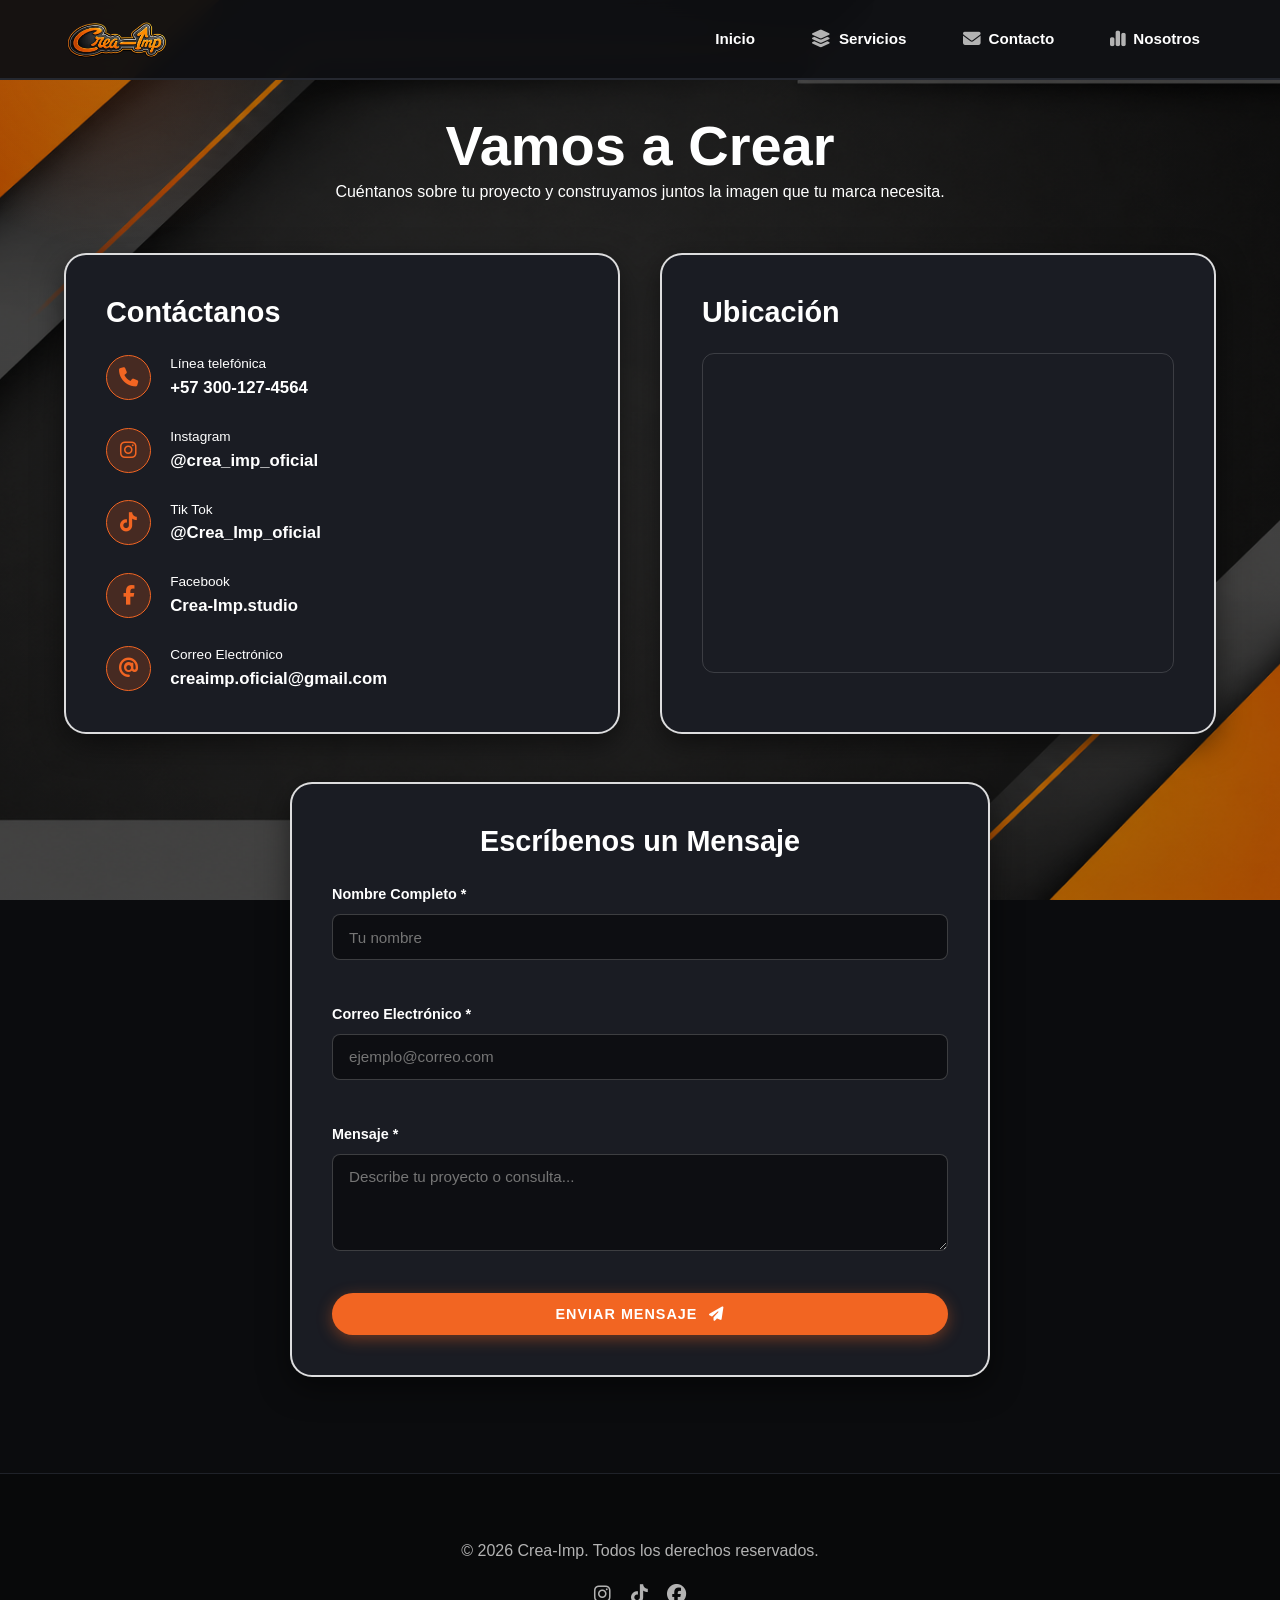
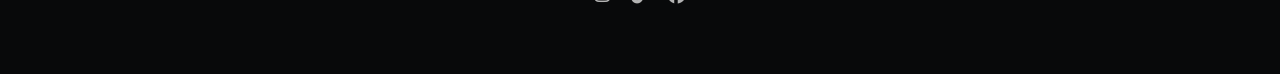
==== Contacto.html @ 0f11bcce "actualización de crea-imp" ====
<!DOCTYPE html>
<html lang="es">
<head>
  <meta charset="UTF-8">
  <meta name="viewport" content="width=device-width, initial-scale=1.0">
  <title>Contacto | Crea-Imp</title>
  <meta name="description" content="Ponte en contacto con Crea-Imp. Estamos listos para llevar tu marca al siguiente nivel.">
  
  <!-- FontAwesome CDN -->
  <link rel="stylesheet" href="https://cdnjs.cloudflare.com/ajax/libs/font-awesome/6.4.0/css/all.min.css">
  <!-- Google Fonts: Poppins -->
  <link rel="preconnect" href="https://fonts.googleapis.com">
  <link rel="preconnect" href="https://fonts.gstatic.com" crossorigin>
  <link href="https://fonts.googleapis.com/css2?family=Poppins:wght@400;500;600;700;800&display=swap" rel="stylesheet">
  
  <!-- CSS Global -->
  <link rel="stylesheet" href="css/styles.css">
  <link rel="stylesheet" href="css/contacto.css">
</head>
<body>

  <!-- ==================== HEADER / NAV ==================== -->
  <header class="main-header">
    <div class="header-container">
      <a href="index.html" class="logo-link">
  <img src="IMG/logo.png" alt="Logo Crea-Imp" class="logo-img">
</a>

      <button class="hamburger" id="hamburger-btn" aria-label="Abrir menú de navegación">
        <span></span>
        <span></span>
        <span></span>
      </button>

      <nav>
        <ul class="nav-menu" id="nav-menu">
          <li>
            <a href="index.html" class="nav-link">
              <i class="fa-solid fa-sparkles"></i> Inicio
            </a>
          </li>
          <li>
            <a href="servicios.html" class="nav-link">
              <i class="fa-solid fa-layer-group"></i> Servicios
            </a>
          </li>
          <li>
            <a href="contacto.html" class="nav-link active">
              <i class="fa-solid fa-envelope"></i> Contacto
            </a>
          </li>
          <li>
            <a href="nosotros.html" class="nav-link">
              <i class="fa-solid fa-chart-simple"></i> Nosotros
            </a>
          </li>
        </ul>
      </nav>
    </div>
  </header>

  <main class="container">
    <!-- Encabezado de Página -->
    <section class="contact-header">
      <h1 class="page-title">Vamos a <span class="text-orange">Crear</span></h1>
      <p class="page-subtitle">Cuéntanos sobre tu proyecto y construyamos juntos la imagen que tu marca necesita.</p>
    </section>

    <!-- Grid Principal de Contacto -->
    <section class="contact-grid">
      
      <!-- Bloque 1: Canales de Contacto Directo -->
      <article class="card-box contact-info-card">
        <h2 class="contact-card-title text-orange">Contáctanos</h2>
        
        <ul class="contact-details-list">
          <li>
            <div class="contact-icon">
              <i class="fa-solid fa-phone"></i>
            </div>
            <div class="contact-text">
              <span class="contact-label">Línea telefónica</span>
              <a href="tel:+573001274564" class="contact-value">+57 300-127-4564</a>
            </div>
          </li>

          <li>
            <div class="contact-icon">
              <i class="fa-brands fa-instagram"></i>
            </div>
            <div class="contact-text">
              <span class="contact-label">Instagram</span>
              <a href="https://instagram.com" target="_blank" class="contact-value">@crea_imp_oficial</a>
            </div>
          </li>

          <li>
            <div class="contact-icon">
              <i class="fa-brands fa-tiktok"></i>
            </div>
            <div class="contact-text">
              <span class="contact-label">Tik Tok</span>
              <a href="https://tiktok.com" target="_blank" class="contact-value">@Crea_Imp_oficial</a>
            </div>
          </li>

          <li>
            <div class="contact-icon">
              <i class="fa-brands fa-facebook-f"></i>
            </div>
            <div class="contact-text">
              <span class="contact-label">Facebook</span>
              <a href="https://facebook.com" target="_blank" class="contact-value">Crea-Imp.studio</a>
            </div>
          </li>

          <li>
            <div class="contact-icon">
              <i class="fa-solid fa-at"></i>
            </div>
            <div class="contact-text">
              <span class="contact-label">Correo Electrónico</span>
              <a href="mailto:creaimp.oficial@gmail.com" class="contact-value">creaimp.oficial@gmail.com</a>
            </div>
          </li>
        </ul>
      </article>

      <!-- Bloque 2: Mapa de Ubicación -->
      <article class="card-box contact-map-card">
        <h2 class="contact-card-title text-orange">Ubicación</h2>
        <div class="map-container">
          <iframe 
            src="https://www.google.com/maps/embed?pb=!1m18!1m12!1m3!1d3982.9152342080766!2d-76.5369!3d3.3644!2m3!1f0!0!f0!3f0!3m2!1i1024!2i768!4f13.1!3m3!1m2!1s0x8e30a133f38038b3%3A0xb15cb0ddc355fb5!2sCiudad%20Jard%C3%ADn%2C%20Cali%2C%20Valle%20del%20Cauca!5e0!3m2!1ses!2sco!4v1700000000000!5m2!1ses!2sco" 
            width="100%" 
            height="100%" 
            style="border:0;" 
            allowfullscreen="" 
            loading="lazy" 
            referrerpolicy="no-referrer-when-downgrade"
            title="Mapa de ubicación Sede Principal Crea-Imp Cali">
          </iframe>
        </div>
      </article>

    </section>

    <!-- Formulario de Mensaje -->
    <section class="contact-form-section">
      <div class="card-box form-card">
        <h2 class="contact-card-title text-orange" style="text-align: center; margin-bottom: 1.5rem;">Escríbenos un Mensaje</h2>
        
        <form id="contact-form" class="contact-form" novalidate>
          <div class="form-group">
            <label for="name">Nombre Completo *</label>
            <input type="text" id="name" name="name" placeholder="Tu nombre" required>
            <span class="error-msg" id="error-name"></span>
          </div>

          <div class="form-group">
            <label for="email">Correo Electrónico *</label>
            <input type="email" id="email" name="email" placeholder="ejemplo@correo.com" required>
            <span class="error-msg" id="error-email"></span>
          </div>

          <div class="form-group">
            <label for="message">Mensaje *</label>
            <textarea id="message" name="message" rows="4" placeholder="Describe tu proyecto o consulta..." required></textarea>
            <span class="error-msg" id="error-message"></span>
          </div>

          <button type="submit" class="btn-primary" style="width: 100%;">
            ENVIAR MENSAJE <i class="fa-solid fa-paper-plane"></i>
          </button>

          <div class="form-feedback" id="form-feedback"></div>
        </form>
      </div>
    </section>
  </main>

  <!-- ==================== FOOTER ==================== -->
  <footer class="main-footer">
    <div class="container footer-content">
      <p>&copy; 2026 Crea-Imp. Todos los derechos reservados.</p>
      <div class="footer-socials">
        <a href="https://instagram.com" target="_blank" aria-label="Instagram"><i class="fa-brands fa-instagram"></i></a>
        <a href="https://tiktok.com" target="_blank" aria-label="TikTok"><i class="fa-brands fa-tiktok"></i></a>
        <a href="https://facebook.com" target="_blank" aria-label="Facebook"><i class="fa-brands fa-facebook"></i></a>
      </div>
    </div>
  </footer>

  <!-- Scripts -->
  <script src="js/main.js"></script>
  <script>
    // Validación Interactiva del Formulario
    document.addEventListener('DOMContentLoaded', () => {
      const form = document.getElementById('contact-form');
      const feedback = document.getElementById('form-feedback');

      if (form) {
        form.addEventListener('submit', (e) => {
          e.preventDefault();
          
          let isValid = true;
          const nameInput = document.getElementById('name');
          const emailInput = document.getElementById('email');
          const messageInput = document.getElementById('message');

          // Reset errores
          document.querySelectorAll('.error-msg').forEach(el => el.textContent = '');
          feedback.className = 'form-feedback';
          feedback.textContent = '';

          // Validar Nombre
          if (!nameInput.value.trim()) {
            document.getElementById('error-name').textContent = 'Por favor, ingresa tu nombre.';
            isValid = false;
          }

          // Validar Email
          const emailRegex = /^[^\s@]+@[^\s@]+\.[^\s@]+$/;
          if (!emailRegex.test(emailInput.value.trim())) {
            document.getElementById('error-email').textContent = 'Ingresa un correo electrónico válido.';
            isValid = false;
          }

          // Validar Mensaje
          if (!messageInput.value.trim()) {
            document.getElementById('error-message').textContent = 'Escribe un mensaje para poder atenderte.';
            isValid = false;
          }

          if (isValid) {
            feedback.classList.add('success');
            feedback.textContent = '¡Gracias por comunicarte! Tu mensaje ha sido enviado con éxito.';
            form.reset();
          }
        });
      }
    });
  </script>
</body>
</html>
---- css/styles.css ----
/* ==========================================
   RESET & VARIABLES GLOBALES
   ========================================== */
:root {
  /* Colors */
  --bg-dark-primary: #0b0c0e;
  --bg-dark-secondary: #14161a;
  --bg-card: #1a1c23;
  --color-orange: #f26522;
  --color-orange-hover: #d95316;
  --color-orange-dark: #8c3203;
  --color-text-white: #ffffff;
  --color-text-muted: #b3b3b3;
  --color-border: rgba(255, 255, 255, 0.85);

  /* Typography */
  --font-family: 'Archivo Black', -apple-system, BlinkMacSystemFont, "Segoe UI", Roboto, sans-serif;
  
  /* Layout & Spacing */
  --container-max-width: 1200px;
  --header-height: 80px;
  --border-radius-card: 22px;
  --border-radius-btn: 30px;

  /* Transitions */
  --transition-fast: 0.25s ease;
  --transition-smooth: 0.4s cubic-bezier(0.16, 1, 0.3, 1);
}

*, *::before, *::after {
  box-sizing: border-box;
  margin: 0;
  padding: 0;
}

html {
  scroll-behavior: smooth;
  font-size: 16px;
}

body {
  font-family: var(--font-family);
  background-color: var(--bg-dark-primary);
  color: var(--color-text-white);
  line-height: 1.6;
  overflow-x: hidden;
  min-height: 100vh;
  display: flex;
  flex-direction: column;
}

/* Background Diagonal Shapes / Decorative accents */
body::before {
  content: '';
  position: fixed;
  top: -150px;
  left: -100px;
  width: 400px;
  height: 400px;
  background: radial-gradient(circle, rgba(242,101,34,0.15) 0%, rgba(0,0,0,0) 70%);
  pointer-events: none;
  z-index: 0;
}

/* ==========================================
   TYPOGRAPHY
   ========================================== */
h1, h2, h3, h4 {
  font-weight: 700;
  line-height: 1.2;
}

h1 {
  font-size: clamp(2rem, 5vw, 3.5rem);
}

h2 {
  font-size: clamp(1.8rem, 4vw, 2.5rem);
  text-align: center;
  margin-bottom: 0.5rem;
}

p {
  color: var(--color-text-muted);
  font-size: 1rem;
}

a {
  text-decoration: none;
  color: inherit;
  transition: var(--transition-fast);
}

ul {
  list-style: none;
}

/* ==========================================
   LAYOUT CONTAINERS
   ========================================== */
.container {
  width: 90%;
  max-width: var(--container-max-width);
  margin: 0 auto;
  padding: 2rem 0;
  position: relative;
  z-index: 1;
}

/* ==========================================
   HEADER & NAVIGATION
   ========================================== */
.main-header {
  position: sticky;
  top: 0;
  width: 100%;
  height: var(--header-height);
  background-color: rgba(14, 15, 18, 0.95);
  backdrop-filter: blur(10px);
  border-bottom: 2px solid #252830;
  z-index: 1000;
  display: flex;
  align-items: center;
}

.header-container {
  display: flex;
  justify-content: space-between;
  align-items: center;
  width: 90%;
  max-width: var(--container-max-width);
  margin: 0 auto;
}

/* Logo */
.logo {
  font-size: 1.8rem;
  font-weight: 800;
  font-style: italic;
  color: var(--color-orange);
  text-shadow: 2px 2px 0px #000, -1px -1px 0 #000, 1px -1px 0 #000, -1px 1px 0 #000;
  display: flex;
  align-items: center;
  gap: 0.2rem;
}

.logo span {
  color: #ffffff;
}

/* Nav Menu */
.nav-menu {
  display: flex;
  align-items: center;
  gap: 1.5rem;
}

.nav-link {
  display: flex;
  align-items: center;
  gap: 0.5rem;
  font-size: 0.95rem;
  font-weight: 600;
  color: var(--color-text-white);
  padding: 0.5rem 1rem;
  border-radius: 8px;
  position: relative;
}

.nav-link i {
  color: var(--color-text-muted);
  font-size: 1.1rem;
  transition: var(--transition-fast);
}

.nav-link:hover, 
.nav-link.active {
  color: var(--color-text-white);
}

.nav-link:hover i,
.nav-link.active i {
  color: var(--color-orange);
}

.nav-link.active::after {
  content: '';
  position: absolute;
  bottom: -4px;
  left: 50%;
  transform: translateX(-50%);
  width: 60%;
  height: 3px;
  background-color: var(--color-orange);
  border-radius: 2px;
}

/* Hamburger Menu Mobile */
.hamburger {
  display: none;
  flex-direction: column;
  justify-content: space-between;
  width: 30px;
  height: 21px;
  background: transparent;
  border: none;
  cursor: pointer;
  z-index: 1001;
}

.hamburger span {
  width: 100%;
  height: 3px;
  background-color: var(--color-text-white);
  border-radius: 2px;
  transition: var(--transition-fast);
}

/* ==========================================
   BUTTONS & UI COMPONENTS
   ========================================== */
.btn-primary {
  display: inline-flex;
  align-items: center;
  justify-content: center;
  gap: 0.75rem;
  background-color: var(--color-orange);
  color: var(--color-text-white);
  font-weight: 700;
  font-size: 0.9rem;
  letter-spacing: 1px;
  text-transform: uppercase;
  padding: 0.8rem 2rem;
  border-radius: var(--border-radius-btn);
  border: none;
  cursor: pointer;
  box-shadow: 0 4px 15px rgba(242, 101, 34, 0.4);
  transition: var(--transition-smooth);
}

.btn-primary:hover {
  background-color: var(--color-orange-hover);
  transform: translateY(-2px);
  box-shadow: 0 6px 20px rgba(242, 101, 34, 0.6);
}

/* Custom Card Layout */
.card-box {
  background-color: var(--bg-card);
  border: 2px solid var(--color-border);
  border-radius: var(--border-radius-card);
  padding: 2.5rem;
  box-shadow: 0 10px 30px rgba(0, 0, 0, 0.5);
  position: relative;
  overflow: hidden;
}

/* ==========================================
   FOOTER GLOBAL
   ========================================== */
.main-footer {
  margin-top: auto;
  background-color: #08090a;
  border-top: 1px solid #1f2229;
  padding: 2rem 0;
  text-align: center;
  font-size: 0.85rem;
  color: var(--color-text-muted);
}

.footer-content {
  display: flex;
  flex-direction: column;
  align-items: center;
  gap: 1rem;
}

.footer-socials {
  display: flex;
  gap: 1.2rem;
}

.footer-socials a {
  color: var(--color-text-muted);
  font-size: 1.2rem;
}

.footer-socials a:hover {
  color: var(--color-orange);
}

/* ==========================================
   RESPONSIVE DESIGN (MOBILE & TABLET)
   ========================================== */
@media (max-width: 868px) {
  .hamburger {
    display: flex;
  }

  .nav-menu {
    position: fixed;
    top: var(--header-height);
    right: -100%;
    width: 100%;
    height: calc(100vh - var(--header-height));
    background-color: var(--bg-dark-primary);
    flex-direction: column;
    justify-content: center;
    gap: 2rem;
    transition: var(--transition-smooth);
  }

  .nav-menu.is-active {
    right: 0;
  }

  .nav-link {
    font-size: 1.2rem;
  }
}



/* ==========================================
   ESTILOS DESTACADOS PARA EL BOTÓN DE INICIO DE SESIÓN
   ========================================== */
.btn-login-nav {
  background-color: #f26522 !important;
  color: #ffffff !important;
  font-weight: 700 !important;
  padding: 0.5rem 1.2rem !important;
  border-radius: 20px !important;
  box-shadow: 0 4px 12px rgba(242, 101, 34, 0.4);
  transition: all 0.3s ease !important;
}

.btn-login-nav:hover {
  background-color: #d85416 !important;
  transform: translateY(-2px);
  box-shadow: 0 6px 15px rgba(242, 101, 34, 0.6);
}
---- css/contacto.css ----
body {
 
  background-image: linear-gradient(
    rgba(0, 0, 0, 0.3),
    rgba(0, 0, 0, 0.3)
  ), url("../IMG/fondo.png");

  background-size: cover;
  background-position: center;
  background-repeat: no-repeat;
  background-attachment: fixed;
}

/* ==========================================
   CONTACT PAGE STYLES
   ========================================== */

.contact-header {
  text-align: center;
  margin-bottom: 3rem;
}

.contact-grid {
  display: grid;
  grid-template-columns: 1fr 1fr;
  gap: 2.5rem;
  margin-bottom: 3rem;
}

.contact-card-title {
  font-size: 1.8rem;
  margin-bottom: 1.5rem;
  text-align: left;
}

.contact-details-list {
  display: flex;
  flex-direction: column;
  gap: 1.5rem;
}

.contact-details-list li {
  display: flex;
  align-items: center;
  gap: 1.2rem;
}

.contact-icon {
  width: 45px;
  height: 45px;
  min-width: 45px;
  background-color: rgba(242, 101, 34, 0.2);
  border: 1px solid var(--color-orange);
  border-radius: 50%;
  display: flex;
  align-items: center;
  justify-content: center;
  color: var(--color-orange);
  font-size: 1.2rem;
}

.contact-text {
  display: flex;
  flex-direction: column;
}

.contact-label {
  font-size: 0.85rem;
  color: #ffffff;
  font-weight: 500;
}

.contact-value {
  font-size: 1.05rem;
  font-weight: 700;
  color: var(--color-text-white);
}

.contact-value:hover {
  color: var(--color-orange);
}

/* Map Styling */
.map-container {
  width: 100%;
  height: 320px;
  border-radius: 12px;
  overflow: hidden;
  border: 1px solid rgba(255, 255, 255, 0.15);
}

/* Form Styles */
.contact-form-section {
  max-width: 700px;
  margin: 0 auto 4rem;
}

.contact-form {
  display: flex;
  flex-direction: column;
  gap: 1.2rem;
}

.form-group {
  display: flex;
  flex-direction: column;
  gap: 0.5rem;
  text-align: left;
}

.form-group label {
  font-size: 0.9rem;
  font-weight: 600;
  color: #ffffff;
}

.form-group input,
.form-group textarea {
  width: 100%;
  padding: 0.85rem 1rem;
  background-color: #0d0e12;
  border: 1px solid rgba(255, 255, 255, 0.2);
  border-radius: 8px;
  color: var(--color-text-white);
  font-family: inherit;
  font-size: 0.95rem;
  transition: var(--transition-fast);
}

.form-group input:focus,
.form-group textarea:focus {
  outline: none;
  border-color: var(--color-orange);
  box-shadow: 0 0 8px rgba(242, 101, 34, 0.4);
}

.error-msg {
  font-size: 0.8rem;
  color: #ff4d4d;
  min-height: 1.2em;
}

.form-feedback {
  margin-top: 1rem;
  padding: 0.8rem;
  border-radius: 8px;
  font-size: 0.95rem;
  text-align: center;
  display: none;
}

.form-feedback.success {
  display: block;
  background-color: rgba(46, 204, 113, 0.2);
  border: 1px solid #2ecc71;
  color: #2ecc71;
}

/* Responsivo para Contacto */
@media (max-width: 868px) {
  .contact-grid {
    grid-template-columns: 1fr;
  }
}

.page-subtitle {
  color: #ffffff !important;
}

.contact-label {
  color: #ffffff !important;
}

.page-subtitle,
.contact-label,
.form-group label {
  color: #ffffff !important;
}




/* ==========================================
   ESTILOS DESTACADOS PARA EL BOTÓN DE INICIO DE SESIÓN
   ========================================== */
.btn-login-nav {
  background-color: #f26522 !important;
  color: #ffffff !important;
  font-weight: 700 !important;
  padding: 0.5rem 1.2rem !important;
  border-radius: 20px !important;
  box-shadow: 0 4px 12px rgba(242, 101, 34, 0.4);
  transition: all 0.3s ease !important;
}

.btn-login-nav:hover {
  background-color: #d85416 !important;
  transform: translateY(-2px);
  box-shadow: 0 6px 15px rgba(242, 101, 34, 0.6);
}




/* Ajuste de la imagen del logo en el header */
.logo-link {
  display: flex;
  align-items: center;
  text-decoration: none;
}

.logo-img {
  height: 45px; /* Ajusta este valor según la altura deseada */
  width: auto;  /* Mantiene la proporción original */
  object-fit: contain;
  transition: transform 0.3s ease;
}

.logo-img:hover {
  transform: scale(1.05); /* Efecto sutil al pasar el cursor */
}
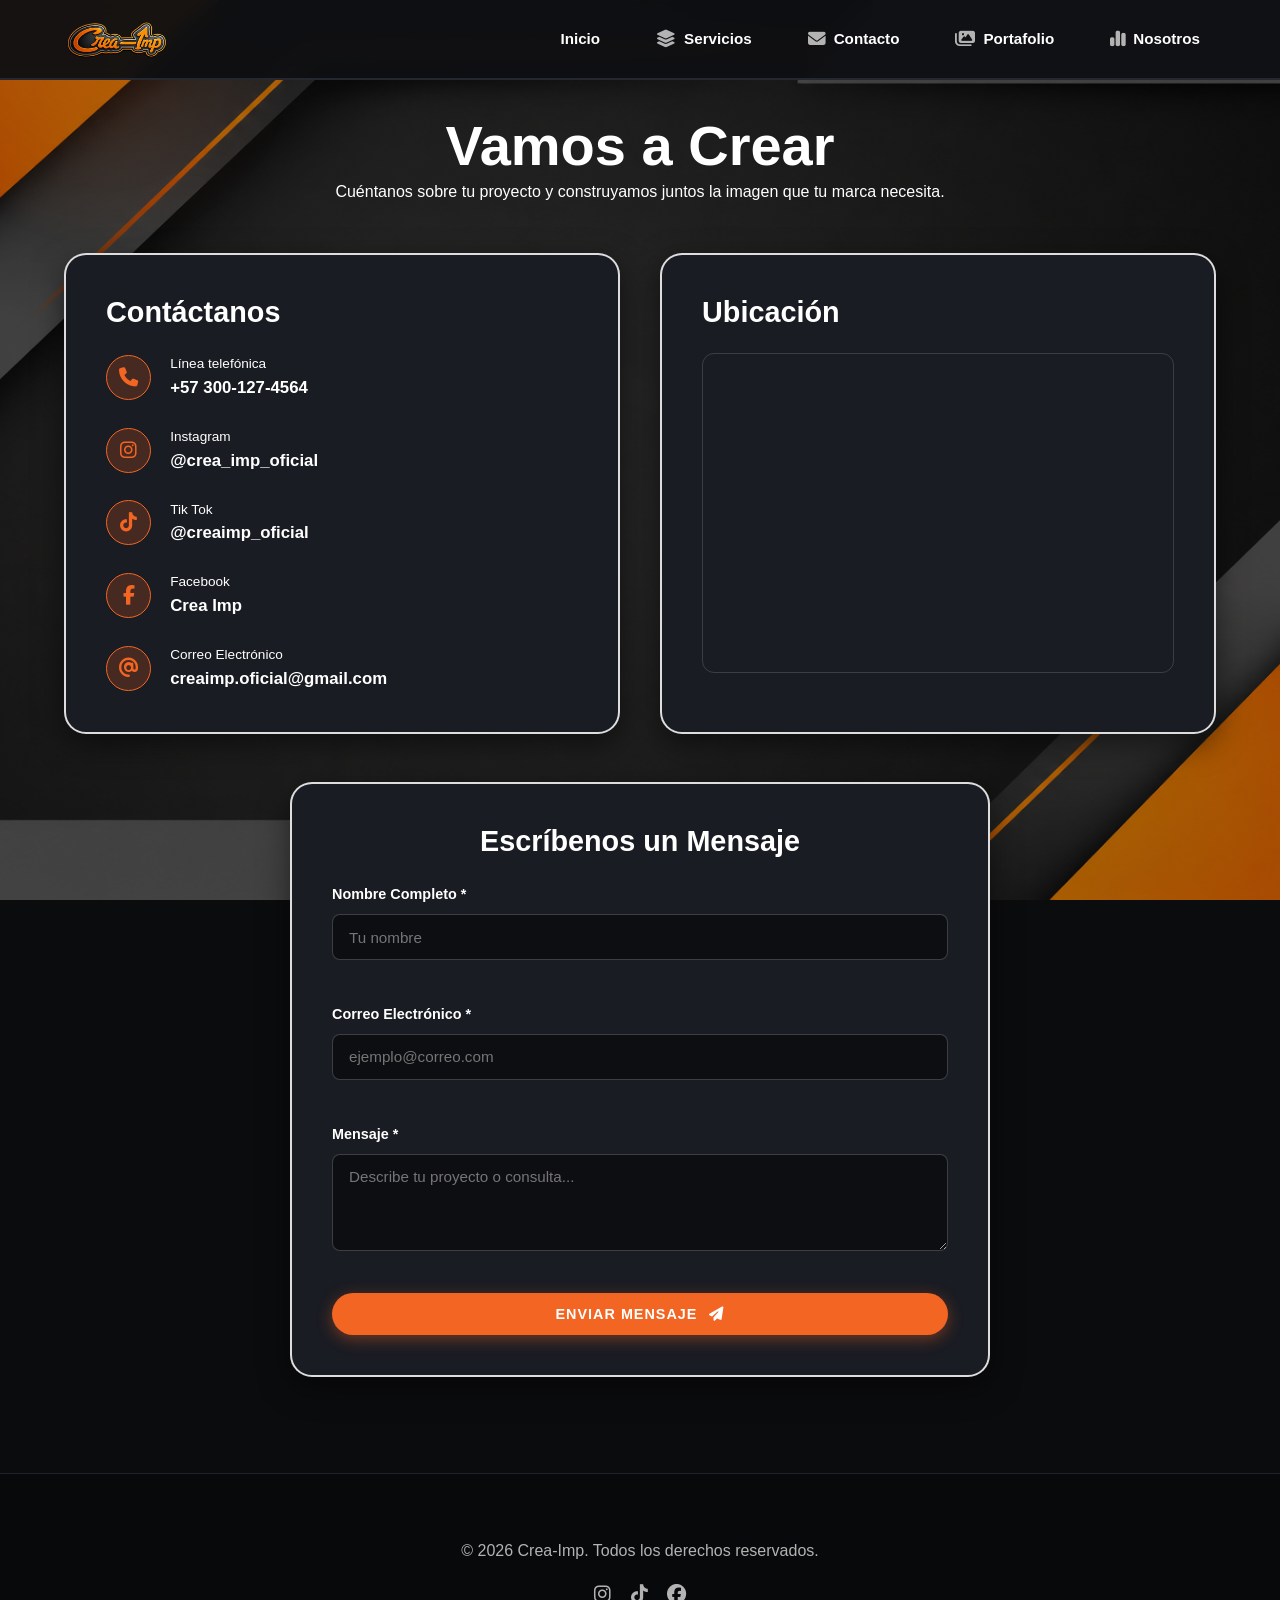
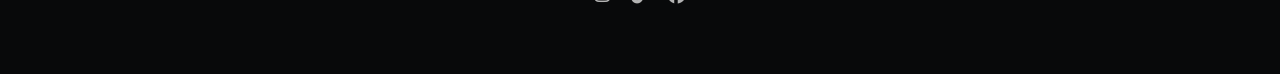
==== commit fbf234fc: "actualizacion" ====
--- a/Contacto.html
+++ b/Contacto.html
@@ -50,6 +50,11 @@
             </a>
           </li>
           <li>
+            <a href="Portafolio.html" class="nav-link">
+            <i class="fa-solid fa-images"></i> Portafolio
+          </a>
+        </li>
+          <li>
             <a href="nosotros.html" class="nav-link">
               <i class="fa-solid fa-chart-simple"></i> Nosotros
             </a>
@@ -90,7 +95,7 @@
             </div>
             <div class="contact-text">
               <span class="contact-label">Instagram</span>
-              <a href="https://instagram.com" target="_blank" class="contact-value">@crea_imp_oficial</a>
+              <a href="https://www.instagram.com/crea_imp_oficial/" target="_blank" rel="noopener noreferrer" class="contact-value">@crea_imp_oficial</a>
             </div>
           </li>
 
@@ -100,7 +105,7 @@
             </div>
             <div class="contact-text">
               <span class="contact-label">Tik Tok</span>
-              <a href="https://tiktok.com" target="_blank" class="contact-value">@Crea_Imp_oficial</a>
+              <a href="https://www.tiktok.com/@creaimp_oficial" target="_blank" rel="noopener noreferrer" class="contact-value">@creaimp_oficial</a>
             </div>
           </li>
 
@@ -110,7 +115,7 @@
             </div>
             <div class="contact-text">
               <span class="contact-label">Facebook</span>
-              <a href="https://facebook.com" target="_blank" class="contact-value">Crea-Imp.studio</a>
+              <a href="https://www.facebook.com/profile.php?id=61595700351242" target="_blank" rel="noopener noreferrer" class="contact-value">Crea Imp</a>
             </div>
           </li>
 
@@ -149,8 +154,12 @@
     <section class="contact-form-section">
       <div class="card-box form-card">
         <h2 class="contact-card-title text-orange" style="text-align: center; margin-bottom: 1.5rem;">Escríbenos un Mensaje</h2>
-        
-        <form id="contact-form" class="contact-form" novalidate>
+      
+        <form 
+        action="https://formsubmit.co/creaimp.oficial@gmail.com"
+        method="POST"
+        id="contact-form" class="contact-form">
+
           <div class="form-group">
             <label for="name">Nombre Completo *</label>
             <input type="text" id="name" name="name" placeholder="Tu nombre" required>
@@ -159,7 +168,7 @@
 
           <div class="form-group">
             <label for="email">Correo Electrónico *</label>
-            <input type="email" id="email" name="email" placeholder="ejemplo@correo.com" required>
+            <input type="email" id="email" name="_replyto" placeholder="ejemplo@correo.com" required>
             <span class="error-msg" id="error-email"></span>
           </div>
 
@@ -193,53 +202,60 @@
 
   <!-- Scripts -->
   <script src="js/main.js"></script>
-  <script>
-    // Validación Interactiva del Formulario
-    document.addEventListener('DOMContentLoaded', () => {
-      const form = document.getElementById('contact-form');
-      const feedback = document.getElementById('form-feedback');
-
-      if (form) {
-        form.addEventListener('submit', (e) => {
-          e.preventDefault();
-          
-          let isValid = true;
-          const nameInput = document.getElementById('name');
-          const emailInput = document.getElementById('email');
-          const messageInput = document.getElementById('message');
-
-          // Reset errores
-          document.querySelectorAll('.error-msg').forEach(el => el.textContent = '');
-          feedback.className = 'form-feedback';
-          feedback.textContent = '';
-
-          // Validar Nombre
-          if (!nameInput.value.trim()) {
-            document.getElementById('error-name').textContent = 'Por favor, ingresa tu nombre.';
-            isValid = false;
-          }
-
-          // Validar Email
-          const emailRegex = /^[^\s@]+@[^\s@]+\.[^\s@]+$/;
-          if (!emailRegex.test(emailInput.value.trim())) {
-            document.getElementById('error-email').textContent = 'Ingresa un correo electrónico válido.';
-            isValid = false;
-          }
-
-          // Validar Mensaje
-          if (!messageInput.value.trim()) {
-            document.getElementById('error-message').textContent = 'Escribe un mensaje para poder atenderte.';
-            isValid = false;
-          }
-
-          if (isValid) {
-            feedback.classList.add('success');
-            feedback.textContent = '¡Gracias por comunicarte! Tu mensaje ha sido enviado con éxito.';
-            form.reset();
-          }
-        });
+  
+<script>
+  document.addEventListener('DOMContentLoaded', () => {
+    const form = document.getElementById('contact-form');
+    const feedback = document.getElementById('form-feedback');
+
+    if (!form) return;
+
+    form.addEventListener('submit', (e) => {
+      e.preventDefault();
+
+      const nameInput = document.getElementById('name');
+      const emailInput = document.getElementById('email');
+      const messageInput = document.getElementById('message');
+
+      document.querySelectorAll('.error-msg').forEach(el => {
+        el.textContent = '';
+      });
+
+      feedback.className = 'form-feedback';
+      feedback.textContent = '';
+
+      let isValid = true;
+
+      if (!nameInput.value.trim()) {
+        document.getElementById('error-name').textContent =
+          'Por favor, ingresa tu nombre.';
+        isValid = false;
+      }
+
+      const emailRegex = /^[^\s@]+@[^\s@]+\.[^\s@]+$/;
+
+      if (!emailRegex.test(emailInput.value.trim())) {
+        document.getElementById('error-email').textContent =
+          'Ingresa un correo electrónico válido.';
+        isValid = false;
+      }
+
+      if (!messageInput.value.trim()) {
+        document.getElementById('error-message').textContent =
+          'Escribe un mensaje para poder atenderte.';
+        isValid = false;
+      }
+
+      if (isValid) {
+        feedback.classList.add('success');
+        feedback.textContent = 'Enviando tu mensaje...';
+
+        // Envía los datos reales a FormSubmit.
+        form.submit();
       }
     });
-  </script>
+  });
+</script>
+
 </body>
 </html>
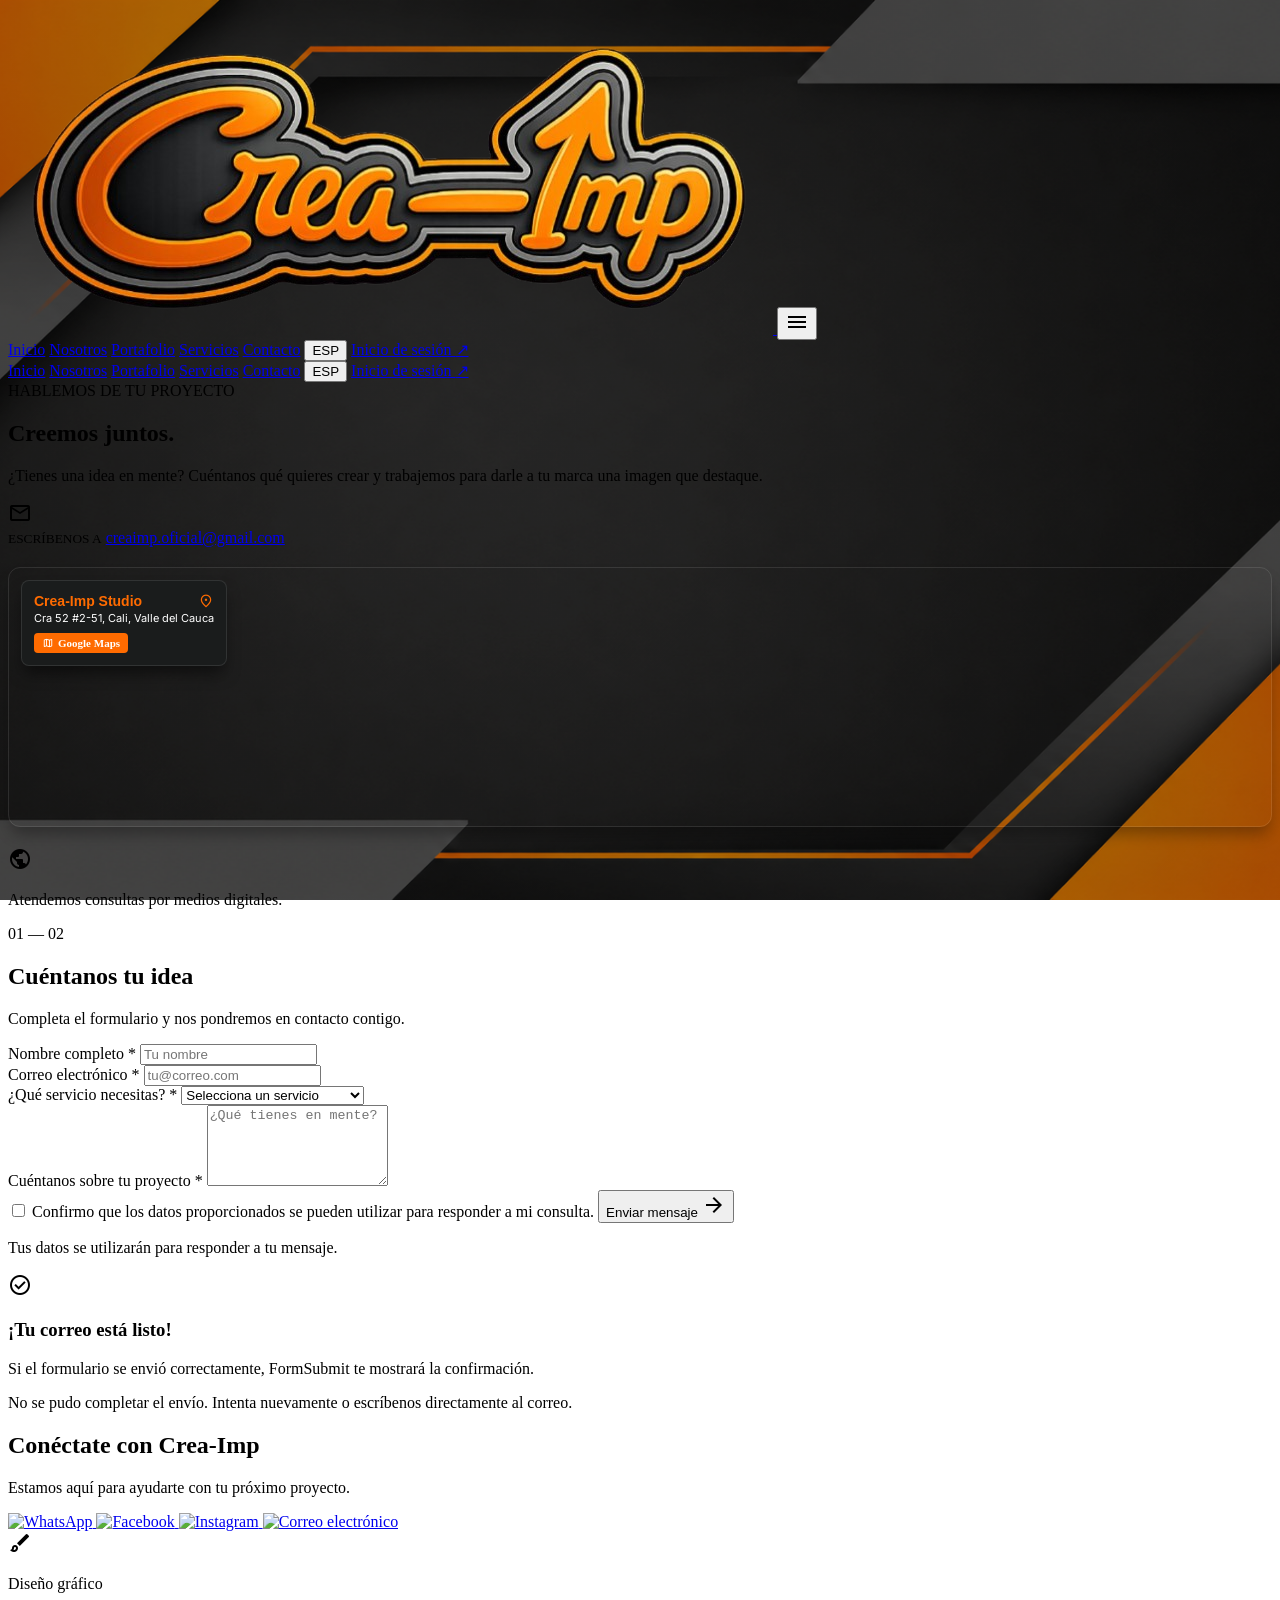
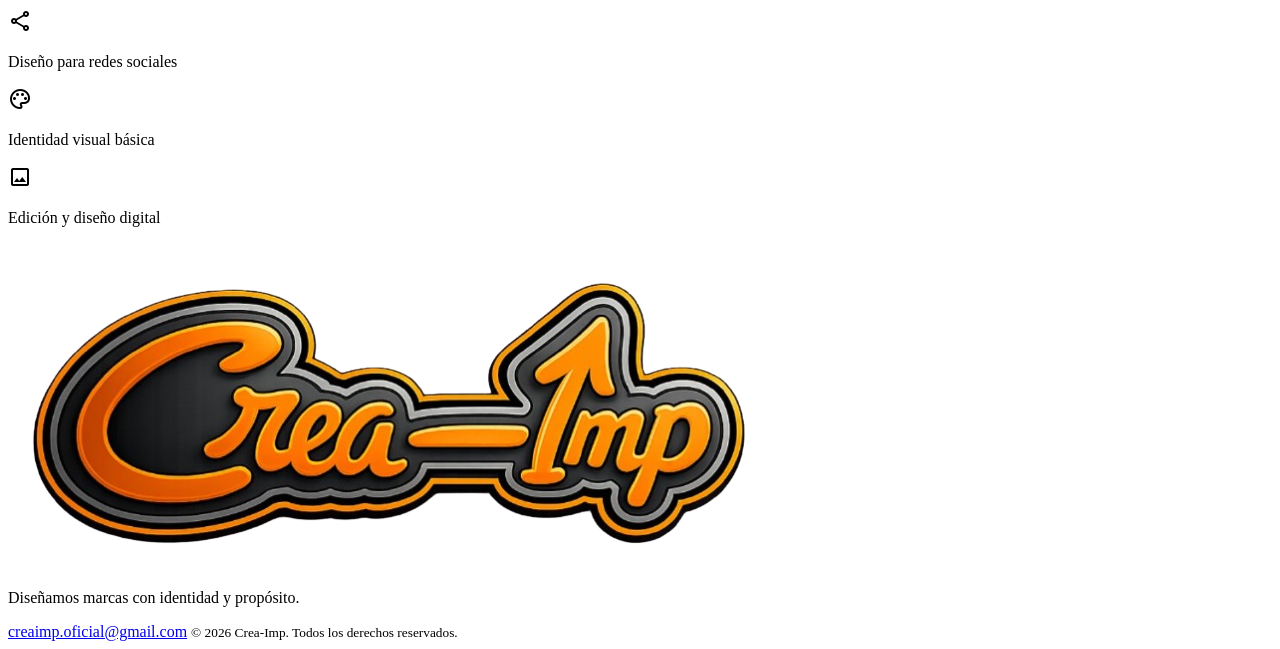
==== commit 686dd432: "actualización c-i" ====
--- a/Contacto.html
+++ b/Contacto.html
@@ -1,261 +1,249 @@
-<!DOCTYPE html>
-<html lang="es">
-<head>
-  <meta charset="UTF-8">
-  <meta name="viewport" content="width=device-width, initial-scale=1.0">
-  <title>Contacto | Crea-Imp</title>
-  <meta name="description" content="Ponte en contacto con Crea-Imp. Estamos listos para llevar tu marca al siguiente nivel.">
-  
-  <!-- FontAwesome CDN -->
-  <link rel="stylesheet" href="https://cdnjs.cloudflare.com/ajax/libs/font-awesome/6.4.0/css/all.min.css">
-  <!-- Google Fonts: Poppins -->
-  <link rel="preconnect" href="https://fonts.googleapis.com">
-  <link rel="preconnect" href="https://fonts.gstatic.com" crossorigin>
-  <link href="https://fonts.googleapis.com/css2?family=Poppins:wght@400;500;600;700;800&display=swap" rel="stylesheet">
-  
-  <!-- CSS Global -->
-  <link rel="stylesheet" href="css/styles.css">
-  <link rel="stylesheet" href="css/contacto.css">
-</head>
-<body>
-
-  <!-- ==================== HEADER / NAV ==================== -->
-  <header class="main-header">
-    <div class="header-container">
-      <a href="index.html" class="logo-link">
-  <img src="IMG/logo.png" alt="Logo Crea-Imp" class="logo-img">
-</a>
-
-      <button class="hamburger" id="hamburger-btn" aria-label="Abrir menú de navegación">
-        <span></span>
-        <span></span>
-        <span></span>
-      </button>
-
-      <nav>
-        <ul class="nav-menu" id="nav-menu">
-          <li>
-            <a href="index.html" class="nav-link">
-              <i class="fa-solid fa-sparkles"></i> Inicio
-            </a>
-          </li>
-          <li>
-            <a href="servicios.html" class="nav-link">
-              <i class="fa-solid fa-layer-group"></i> Servicios
-            </a>
-          </li>
-          <li>
-            <a href="contacto.html" class="nav-link active">
-              <i class="fa-solid fa-envelope"></i> Contacto
-            </a>
-          </li>
-          <li>
-            <a href="Portafolio.html" class="nav-link">
-            <i class="fa-solid fa-images"></i> Portafolio
-          </a>
-        </li>
-          <li>
-            <a href="nosotros.html" class="nav-link">
-              <i class="fa-solid fa-chart-simple"></i> Nosotros
-            </a>
-          </li>
-        </ul>
-      </nav>
-    </div>
-  </header>
-
-  <main class="container">
-    <!-- Encabezado de Página -->
-    <section class="contact-header">
-      <h1 class="page-title">Vamos a <span class="text-orange">Crear</span></h1>
-      <p class="page-subtitle">Cuéntanos sobre tu proyecto y construyamos juntos la imagen que tu marca necesita.</p>
-    </section>
-
-    <!-- Grid Principal de Contacto -->
-    <section class="contact-grid">
-      
-      <!-- Bloque 1: Canales de Contacto Directo -->
-      <article class="card-box contact-info-card">
-        <h2 class="contact-card-title text-orange">Contáctanos</h2>
-        
-        <ul class="contact-details-list">
-          <li>
-            <div class="contact-icon">
-              <i class="fa-solid fa-phone"></i>
-            </div>
-            <div class="contact-text">
-              <span class="contact-label">Línea telefónica</span>
-              <a href="tel:+573001274564" class="contact-value">+57 300-127-4564</a>
-            </div>
-          </li>
-
-          <li>
-            <div class="contact-icon">
-              <i class="fa-brands fa-instagram"></i>
-            </div>
-            <div class="contact-text">
-              <span class="contact-label">Instagram</span>
-              <a href="https://www.instagram.com/crea_imp_oficial/" target="_blank" rel="noopener noreferrer" class="contact-value">@crea_imp_oficial</a>
-            </div>
-          </li>
-
-          <li>
-            <div class="contact-icon">
-              <i class="fa-brands fa-tiktok"></i>
-            </div>
-            <div class="contact-text">
-              <span class="contact-label">Tik Tok</span>
-              <a href="https://www.tiktok.com/@creaimp_oficial" target="_blank" rel="noopener noreferrer" class="contact-value">@creaimp_oficial</a>
-            </div>
-          </li>
-
-          <li>
-            <div class="contact-icon">
-              <i class="fa-brands fa-facebook-f"></i>
-            </div>
-            <div class="contact-text">
-              <span class="contact-label">Facebook</span>
-              <a href="https://www.facebook.com/profile.php?id=61595700351242" target="_blank" rel="noopener noreferrer" class="contact-value">Crea Imp</a>
-            </div>
-          </li>
-
-          <li>
-            <div class="contact-icon">
-              <i class="fa-solid fa-at"></i>
-            </div>
-            <div class="contact-text">
-              <span class="contact-label">Correo Electrónico</span>
-              <a href="mailto:creaimp.oficial@gmail.com" class="contact-value">creaimp.oficial@gmail.com</a>
-            </div>
-          </li>
-        </ul>
-      </article>
-
-      <!-- Bloque 2: Mapa de Ubicación -->
-      <article class="card-box contact-map-card">
-        <h2 class="contact-card-title text-orange">Ubicación</h2>
-        <div class="map-container">
-          <iframe 
-            src="https://www.google.com/maps/embed?pb=!1m18!1m12!1m3!1d3982.9152342080766!2d-76.5369!3d3.3644!2m3!1f0!0!f0!3f0!3m2!1i1024!2i768!4f13.1!3m3!1m2!1s0x8e30a133f38038b3%3A0xb15cb0ddc355fb5!2sCiudad%20Jard%C3%ADn%2C%20Cali%2C%20Valle%20del%20Cauca!5e0!3m2!1ses!2sco!4v1700000000000!5m2!1ses!2sco" 
-            width="100%" 
-            height="100%" 
-            style="border:0;" 
-            allowfullscreen="" 
-            loading="lazy" 
-            referrerpolicy="no-referrer-when-downgrade"
-            title="Mapa de ubicación Sede Principal Crea-Imp Cali">
-          </iframe>
-        </div>
-      </article>
-
-    </section>
-
-    <!-- Formulario de Mensaje -->
-    <section class="contact-form-section">
-      <div class="card-box form-card">
-        <h2 class="contact-card-title text-orange" style="text-align: center; margin-bottom: 1.5rem;">Escríbenos un Mensaje</h2>
-      
-        <form 
-        action="https://formsubmit.co/creaimp.oficial@gmail.com"
-        method="POST"
-        id="contact-form" class="contact-form">
-
-          <div class="form-group">
-            <label for="name">Nombre Completo *</label>
-            <input type="text" id="name" name="name" placeholder="Tu nombre" required>
-            <span class="error-msg" id="error-name"></span>
-          </div>
-
-          <div class="form-group">
-            <label for="email">Correo Electrónico *</label>
-            <input type="email" id="email" name="_replyto" placeholder="ejemplo@correo.com" required>
-            <span class="error-msg" id="error-email"></span>
-          </div>
-
-          <div class="form-group">
-            <label for="message">Mensaje *</label>
-            <textarea id="message" name="message" rows="4" placeholder="Describe tu proyecto o consulta..." required></textarea>
-            <span class="error-msg" id="error-message"></span>
-          </div>
-
-          <button type="submit" class="btn-primary" style="width: 100%;">
-            ENVIAR MENSAJE <i class="fa-solid fa-paper-plane"></i>
-          </button>
-
-          <div class="form-feedback" id="form-feedback"></div>
-        </form>
-      </div>
-    </section>
-  </main>
-
-  <!-- ==================== FOOTER ==================== -->
-  <footer class="main-footer">
-    <div class="container footer-content">
-      <p>&copy; 2026 Crea-Imp. Todos los derechos reservados.</p>
-      <div class="footer-socials">
-        <a href="https://instagram.com" target="_blank" aria-label="Instagram"><i class="fa-brands fa-instagram"></i></a>
-        <a href="https://tiktok.com" target="_blank" aria-label="TikTok"><i class="fa-brands fa-tiktok"></i></a>
-        <a href="https://facebook.com" target="_blank" aria-label="Facebook"><i class="fa-brands fa-facebook"></i></a>
-      </div>
-    </div>
-  </footer>
-
-  <!-- Scripts -->
-  <script src="js/main.js"></script>
-  
-<script>
-  document.addEventListener('DOMContentLoaded', () => {
-    const form = document.getElementById('contact-form');
-    const feedback = document.getElementById('form-feedback');
-
-    if (!form) return;
-
-    form.addEventListener('submit', (e) => {
-      e.preventDefault();
-
-      const nameInput = document.getElementById('name');
-      const emailInput = document.getElementById('email');
-      const messageInput = document.getElementById('message');
-
-      document.querySelectorAll('.error-msg').forEach(el => {
-        el.textContent = '';
-      });
-
-      feedback.className = 'form-feedback';
-      feedback.textContent = '';
-
-      let isValid = true;
-
-      if (!nameInput.value.trim()) {
-        document.getElementById('error-name').textContent =
-          'Por favor, ingresa tu nombre.';
-        isValid = false;
-      }
-
-      const emailRegex = /^[^\s@]+@[^\s@]+\.[^\s@]+$/;
-
-      if (!emailRegex.test(emailInput.value.trim())) {
-        document.getElementById('error-email').textContent =
-          'Ingresa un correo electrónico válido.';
-        isValid = false;
-      }
-
-      if (!messageInput.value.trim()) {
-        document.getElementById('error-message').textContent =
-          'Escribe un mensaje para poder atenderte.';
-        isValid = false;
-      }
-
-      if (isValid) {
-        feedback.classList.add('success');
-        feedback.textContent = 'Enviando tu mensaje...';
-
-        // Envía los datos reales a FormSubmit.
-        form.submit();
-      }
-    });
-  });
-</script>
-
-</body>
+<!DOCTYPE html>
+<html lang="es">
+<head>
+  <meta charset="UTF-8">
+  <meta name="viewport" content="width=device-width, initial-scale=1.0">
+  <meta name="theme-color" content="#111111">
+  <meta name="description" content="Contacta con Crea-Imp para impulsar tu marca con diseño gráfico e identidad visual.">
+  <title>Contacto | Crea-Imp</title>
+
+  <link rel="preconnect" href="https://fonts.googleapis.com">
+  <link rel="preconnect" href="https://fonts.gstatic.com" crossorigin>
+  <link href="https://fonts.googleapis.com/css2?family=Inter:wght@400;500;600;700;800&display=swap" rel="stylesheet">
+  <link href="https://fonts.googleapis.com/css2?family=Material+Symbols+Outlined" rel="stylesheet">
+
+  <link rel="stylesheet" href="css/contacto.css">
+  <script src="js/contacto.js" defer></script>
+</head>
+
+<body>
+  <header class="site-header">
+    <a class="brand" href="index.html" aria-label="Crea-Imp, inicio">
+      <img src="IMG/logo.png" alt="Logo Crea-Imp">
+    </a>
+
+    <button class="mobile-menu-btn" id="mobile-menu-btn"
+      type="button" aria-label="Abrir menú" aria-expanded="false"
+      aria-controls="mobile-menu">
+      <span class="material-symbols-outlined">menu</span>
+    </button>
+
+    <nav class="desktop-nav" aria-label="Navegación principal">
+      <a href="index.html">Inicio</a>
+      <a href="Nosotros.html">Nosotros</a>
+      <a href="Portafolio.html">Portafolio</a>
+      <a href="Servicios.html">Servicios</a>
+      <a href="Contacto.html" class="active">Contacto</a>
+      <button class="language-btn" id="language-toggle" type="button">ESP</button>
+      <a class="login-btn" href="ingreso.html">Inicio de sesión <span>↗</span></a>
+    </nav>
+
+    <nav class="mobile-menu hidden" id="mobile-menu" aria-label="Navegación móvil">
+      <a href="index.html">Inicio</a>
+      <a href="Nosotros.html">Nosotros</a>
+      <a href="Portafolio.html">Portafolio</a>
+      <a href="Servicios.html">Servicios</a>
+      <a href="Contacto.html" class="active">Contacto</a>
+      <button class="language-btn" id="mobile-language-toggle" type="button">ESP</button>
+      <a class="login-btn" href="ingreso.html">Inicio de sesión <span>↗</span></a>
+    </nav>
+  </header>
+
+  <main>
+    <section class="contact-hero">
+      <div class="hero-copy">
+        <span class="eyebrow"><span></span> HABLEMOS DE TU PROYECTO</span>
+        <h1 id="hero-title">Creemos <span>juntos.</span></h1>
+        <p id="hero-description">
+          ¿Tienes una idea en mente? Cuéntanos qué quieres crear y trabajemos
+          para darle a tu marca una imagen que destaque.
+        </p>
+
+        <div class="contact-email-card">
+          <span class="material-symbols-outlined">mail</span>
+          <div>
+            <small id="email-label">ESCRÍBENOS A</small>
+            <a href="mailto:creaimp.oficial@gmail.com">creaimp.oficial@gmail.com</a>
+          </div>
+        </div>
+
+        <!-- Mapa interactivo integrado debajo del correo -->
+        <div style="width: 100%; height: 260px; border-radius: 12px; overflow: hidden; position: relative; border: 1px solid rgba(255,255,255,0.1); box-shadow: 0 10px 15px -3px rgba(0,0,0,0.3); margin-top: 20px; margin-bottom: 20px;">
+          
+          <!-- Tarjeta Informativa Flotante -->
+          <div style="position: absolute; top: 12px; left: 12px; z-index: 20; background-color: #1a1c1c; padding: 12px; border-radius: 8px; box-shadow: 0 10px 15px -3px rgba(0,0,0,0.5); border: 1px solid rgba(255,255,255,0.1); max-width: 240px;">
+            <div style="display: flex; align-items: center; justify-content: space-between; margin-bottom: 2px;">
+              <h3 style="font-family: 'Montserrat', sans-serif; color: #ff6b00; font-weight: 700; font-size: 14px; margin: 0;">Crea-Imp Studio</h3>
+              <span class="material-symbols-outlined" style="color: #ff6b00; font-size: 16px;">location_on</span>
+            </div>
+            <p style="font-family: 'Inter', sans-serif; color: #ffffff; font-size: 11px; margin: 0 0 8px 0;">Cra 52 #2-51, Cali, Valle del Cauca</p>
+            <a href="https://www.google.com/maps/search/?api=1&query=Carrera+52+%23+2-51,+Cali,+Colombia" 
+               target="_blank" 
+               rel="noopener noreferrer" 
+               style="display: inline-flex; align-items: center; gap: 4px; font-size: 11px; color: #ffffff; background-color: #ff6b00; padding: 4px 8px; border-radius: 4px; font-weight: 600; text-decoration: none;">
+              <span class="material-symbols-outlined" style="font-size: 12px;">map</span> Google Maps
+            </a>
+          </div>
+
+          <!-- Iframe de Google Maps -->
+          <iframe 
+              title="Ubicación Crea-Imp "
+              style="width: 100%; height: 100%; filter: grayscale(100%) contrast(125%) brightness(75%); border: 0;"
+              src="https://www.google.com/maps/embed?pb=!1m18!1m12!1m3!1d3982.72382903822!2d-76.5542866!3d3.4173873!2m3!1f0!2f0!3f0!3m2!1i1024!2i768!4f13.1!3m3!1m2!1s0x8e30a6a24aa729a1%3A0x2ff25bc7ee077d85!2sCra.%2052%20%232-51%2C%20Cali%2C%20Valle%20del%20Cauca!5e0!3m2!1ses!2sco!4v1700000000000!5m2!1ses!2sco"
+              allowfullscreen="" 
+              loading="lazy" 
+              referrerpolicy="no-referrer-when-downgrade">
+          </iframe>
+        </div>
+
+        <div class="contact-note">
+          <span class="material-symbols-outlined">public</span>
+          <p id="online-note">Atendemos consultas por medios digitales.</p>
+        </div>
+      </div>
+
+      <div class="form-card" id="formulario">
+        <div class="form-heading">
+          <span class="form-step">01 — 02</span>
+          <h2 id="form-title">Cuéntanos tu idea</h2>
+          <p id="form-description">Completa el formulario y nos pondremos en contacto contigo.</p>
+        </div>
+
+        <form id="contactForm" action="https://formsubmit.co/creaimp.oficial@gmail.com" method="POST">
+          <input type="hidden" name="_subject" value="Nuevo mensaje desde la web de Crea-Imp">
+          <input type="hidden" name="_template" value="table">
+
+          <div class="form-row">
+            <div class="field">
+              <label for="name" id="name-label">Nombre completo *</label>
+              <input class="form-input-focus" id="name" name="name"
+                type="text" placeholder="Tu nombre" autocomplete="name" required>
+            </div>
+
+            <div class="field">
+              <label for="email" id="form-email-label">Correo electrónico *</label>
+              <input class="form-input-focus" id="email" name="email"
+                type="email" placeholder="tu@correo.com" autocomplete="email" required>
+            </div>
+          </div>
+
+          <div class="field">
+            <label for="service" id="service-label">¿Qué servicio necesitas? *</label>
+            <select class="form-input-focus" id="service" name="service" required>
+              <option value="" id="service-placeholder">Selecciona un servicio</option>
+              <option value="Diseño gráfico">Diseño gráfico</option>
+              <option value="Diseño para redes sociales">Diseño para redes sociales</option>
+              <option value="Identidad visual básica">Identidad visual básica</option>
+              <option value="Edición y diseño digital">Edición y diseño digital</option>
+              <option value="Otro">Otro</option>
+            </select>
+          </div>
+
+          <div class="field">
+            <label for="message" id="message-label">Cuéntanos sobre tu proyecto *</label>
+            <textarea class="form-input-focus" id="message" name="message"
+              rows="5" placeholder="¿Qué tienes en mente?" required></textarea>
+          </div>
+
+          <label class="privacy-check">
+            <input type="checkbox" id="privacy" name="privacy_acknowledged" value="Sí" required>
+            <span id="privacy-text">Confirmo que los datos proporcionados se pueden utilizar para responder a mi consulta.</span>
+          </label>
+
+          <button class="submit-btn" id="submitBtn" type="submit">
+            <span id="submit-label">Enviar mensaje</span>
+            <span class="material-symbols-outlined">arrow_forward</span>
+          </button>
+
+          <p class="form-disclaimer" id="form-disclaimer">
+            Tus datos se utilizarán para responder a tu mensaje.
+          </p>
+        </form>
+
+        <div class="success-message hidden" id="successMessage" role="status" aria-live="polite">
+          <span class="material-symbols-outlined">check_circle</span>
+          <h3 id="success-title">¡Tu correo está listo!</h3>
+          <p id="success-description">
+            Si el formulario se envió correctamente, FormSubmit te mostrará la confirmación.
+          </p>
+        </div>
+
+        <p class="form-error hidden" id="formError" role="alert">
+          No se pudo completar el envío. Intenta nuevamente o escríbenos directamente al correo.
+        </p>
+      </div>
+    </section>
+
+    <!-- Redes sociales y contacto con iconos locales de la carpeta IMG -->
+    <section class="social-contact">
+      <h2>Conéctate con Crea-Imp</h2>
+      <p>Estamos aquí para ayudarte con tu próximo proyecto.</p>
+
+      <div class="social-buttons">
+        <a href="https://wa.me/573011760733"
+           class="social-btn whatsapp"
+           target="_blank"
+           rel="noopener noreferrer"
+           aria-label="WhatsApp"
+           title="WhatsApp">
+          <img src="IMG/whatsapp.png" alt="WhatsApp" style="width: 24px; height: 24px; object-fit: contain;">
+        </a>
+
+        <a href="https://www.facebook.com/profile.php?id=61595700351242"
+           class="social-btn facebook"
+           target="_blank"
+           rel="noopener noreferrer"
+           aria-label="Facebook"
+           title="Facebook">
+          <img src="IMG/facebook.png" alt="Facebook" style="width: 24px; height: 24px; object-fit: contain;">
+        </a>
+
+        <a href="https://www.instagram.com/crea-imp_oficial/"
+           class="social-btn instagram"
+           target="_blank"
+           rel="noopener noreferrer"
+           aria-label="Instagram"
+           title="Instagram">
+          <img src="IMG/instagram.png" alt="Instagram" style="width: 24px; height: 24px; object-fit: contain;">
+        </a>
+
+        <a href="mailto:creaimp.oficial@gmail.com"
+           class="social-btn email"
+           aria-label="Correo electrónico"
+           title="Correo electrónico">
+          <img src="IMG/correo.png" alt="Correo electrónico" style="width: 24px; height: 24px; object-fit: contain;">
+        </a>
+      </div>
+    </section>
+
+    <section class="services-strip">
+      <div>
+        <span class="material-symbols-outlined">brush</span>
+        <p id="service-one">Diseño gráfico</p>
+      </div>
+      <div>
+        <span class="material-symbols-outlined">share</span>
+        <p id="service-two">Diseño para redes sociales</p>
+      </div>
+      <div>
+        <span class="material-symbols-outlined">palette</span>
+        <p id="service-three">Identidad visual básica</p>
+      </div>
+      <div>
+        <span class="material-symbols-outlined">image</span>
+        <p id="service-four">Edición y diseño digital</p>
+      </div>
+    </section>
+  
+  </main>
+
+  <footer class="site-footer">
+    <a class="footer-brand" href="index.html">
+      <img src="IMG/logo.png" alt="Crea-Imp">
+    </a>
+    <p id="footer-text">Diseñamos marcas con identidad y propósito.</p>
+    <a href="mailto:creaimp.oficial@gmail.com">creaimp.oficial@gmail.com</a>
+    <small>© 2026 Crea-Imp. Todos los derechos reservados.</small>
+  </footer>
+</body>
 </html>
--- a/css/contacto.css
+++ b/css/contacto.css
@@ -218,4 +218,16 @@
 
 .logo-img:hover {
   transform: scale(1.05); /* Efecto sutil al pasar el cursor */
+}
+
+
+ /* Ajustes generales para diferentes dispositivos */
+
+* {
+  box-sizing: border-box;
+}
+
+img {
+  max-width: 100%;
+  height: auto;
 }
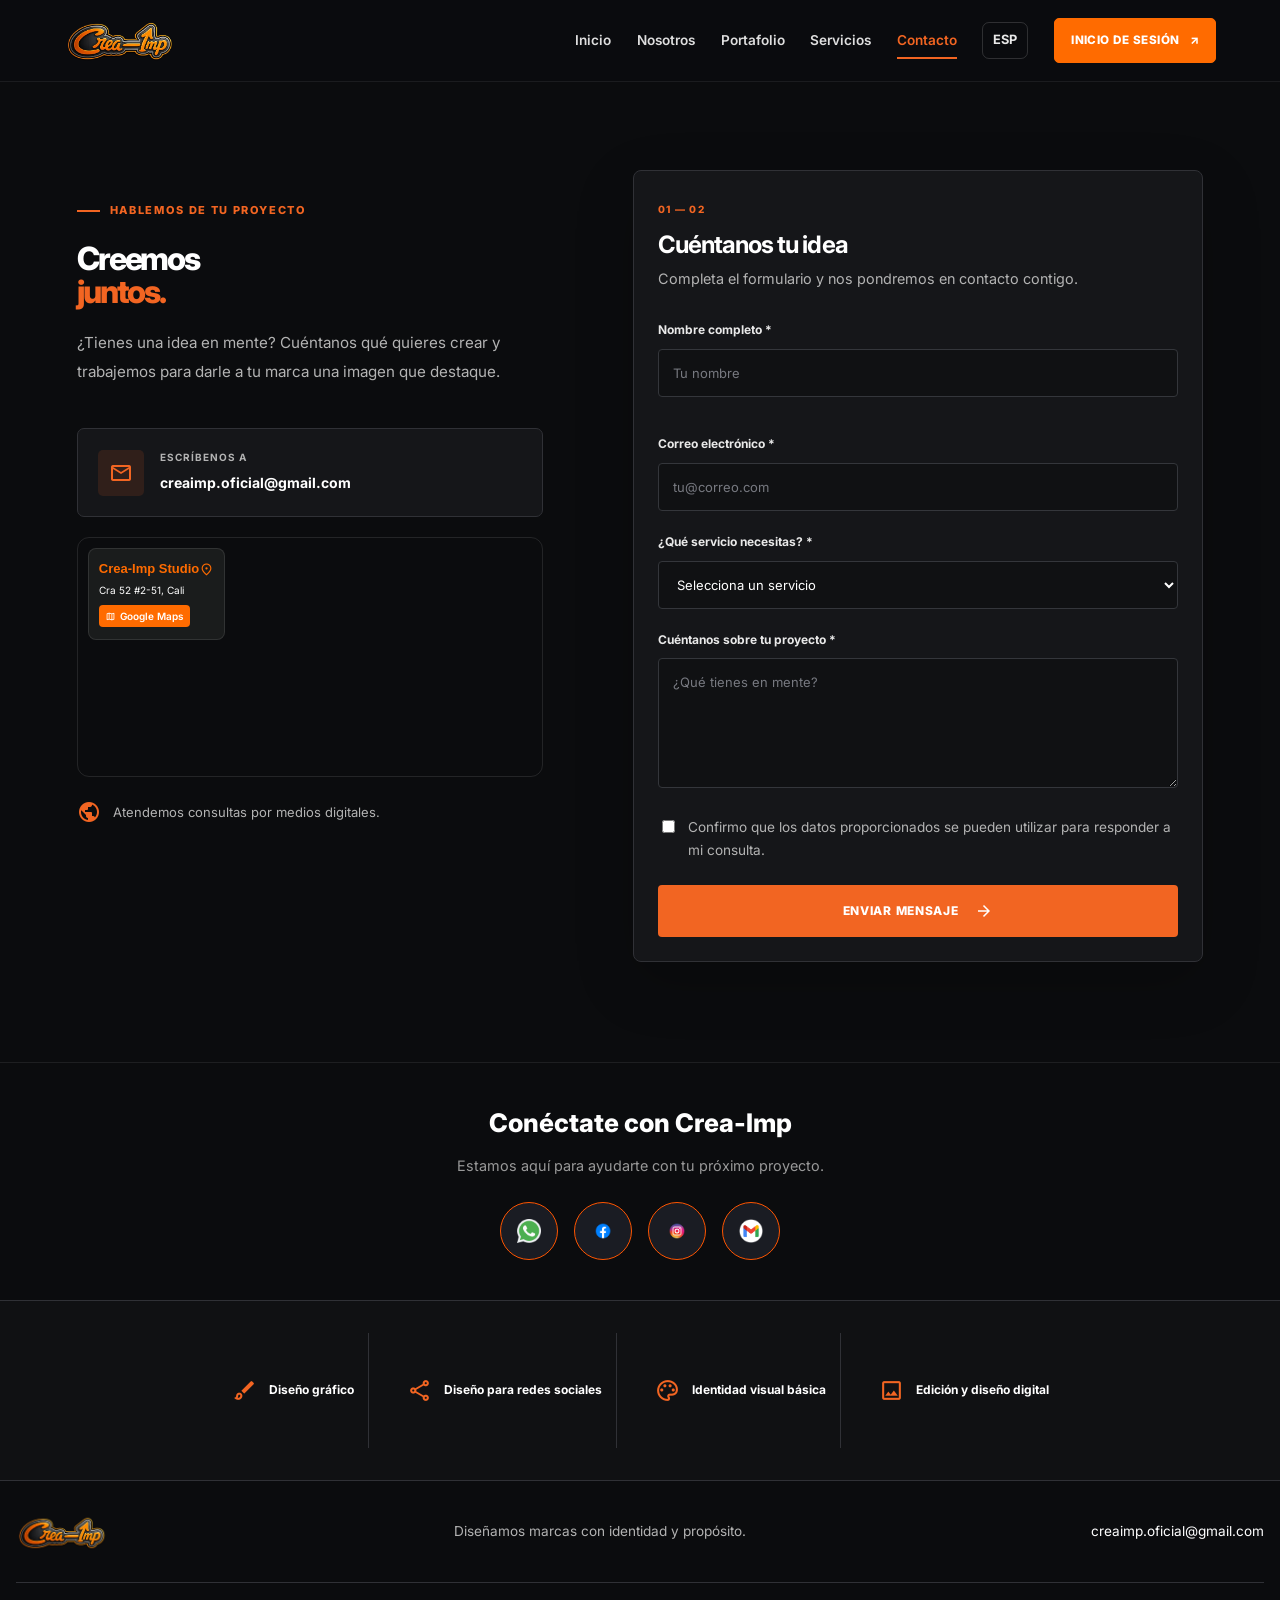
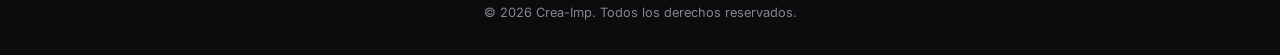
==== commit ebd04a95: "actualizacion c-i" ====
--- a/Contacto.html
+++ b/Contacto.html
@@ -14,17 +14,68 @@
 
   <link rel="stylesheet" href="css/contacto.css">
   <script src="js/contacto.js" defer></script>
+
+  <style>
+    /* REGLAS RESPONSIVE MÓVIL PARA CONTACTO */
+    @media (max-width: 768px) {
+      .site-header {
+        display: flex;
+        justify-content: space-between;
+        align-items: center;
+        padding: 1rem;
+      }
+      .mobile-menu-btn {
+        display: flex !important;
+        background: transparent;
+        border: none;
+        color: #fff;
+        cursor: pointer;
+        z-index: 1001;
+      }
+      .mobile-menu {
+        position: fixed;
+        top: 0;
+        right: -100%;
+        width: 80%;
+        max-width: 300px;
+        height: 100vh;
+        background-color: #121212;
+        flex-direction: column;
+        justify-content: center;
+        align-items: center;
+        gap: 1.5rem;
+        transition: right 0.4s ease-in-out;
+        z-index: 1000;
+        box-shadow: -5px 0 25px rgba(0,0,0,0.5);
+        padding: 2rem;
+        display: flex !important;
+      }
+      .mobile-menu:not(.hidden) {
+        right: 0;
+      }
+      .desktop-nav {
+        display: none !important;
+      }
+      .contact-hero {
+        grid-template-columns: 1fr !important;
+        padding: 2rem 1rem !important;
+        gap: 2rem;
+      }
+      .services-strip {
+        flex-direction: column !important;
+        gap: 1rem;
+      }
+    }
+  </style>
 </head>
 
 <body>
   <header class="site-header">
     <a class="brand" href="index.html" aria-label="Crea-Imp, inicio">
-      <img src="IMG/logo.png" alt="Logo Crea-Imp">
+      <img src="IMG/logo.png" alt="Logo Crea-Imp" style="max-width: 120px;">
     </a>
 
-    <button class="mobile-menu-btn" id="mobile-menu-btn"
-      type="button" aria-label="Abrir menú" aria-expanded="false"
-      aria-controls="mobile-menu">
+    <button class="mobile-menu-btn" id="mobile-menu-btn" type="button" aria-label="Abrir menú" aria-expanded="false" aria-controls="mobile-menu">
       <span class="material-symbols-outlined">menu</span>
     </button>
 
@@ -53,10 +104,9 @@
     <section class="contact-hero">
       <div class="hero-copy">
         <span class="eyebrow"><span></span> HABLEMOS DE TU PROYECTO</span>
-        <h1 id="hero-title">Creemos <span>juntos.</span></h1>
-        <p id="hero-description">
-          ¿Tienes una idea en mente? Cuéntanos qué quieres crear y trabajemos
-          para darle a tu marca una imagen que destaque.
+        <h1 id="hero-title" style="font-size: 2rem;">Creemos <span>juntos.</span></h1>
+        <p id="hero-description" style="font-size: 0.95rem;">
+          ¿Tienes una idea en mente? Cuéntanos qué quieres crear y trabajemos para darle a tu marca una imagen que destaque.
         </p>
 
         <div class="contact-email-card">
@@ -67,33 +117,18 @@
           </div>
         </div>
 
-        <!-- Mapa interactivo integrado debajo del correo -->
-        <div style="width: 100%; height: 260px; border-radius: 12px; overflow: hidden; position: relative; border: 1px solid rgba(255,255,255,0.1); box-shadow: 0 10px 15px -3px rgba(0,0,0,0.3); margin-top: 20px; margin-bottom: 20px;">
-          
-          <!-- Tarjeta Informativa Flotante -->
-          <div style="position: absolute; top: 12px; left: 12px; z-index: 20; background-color: #1a1c1c; padding: 12px; border-radius: 8px; box-shadow: 0 10px 15px -3px rgba(0,0,0,0.5); border: 1px solid rgba(255,255,255,0.1); max-width: 240px;">
+        <div style="width: 100%; height: 240px; border-radius: 12px; overflow: hidden; position: relative; border: 1px solid rgba(255,255,255,0.1); margin: 20px 0;">
+          <div style="position: absolute; top: 10px; left: 10px; z-index: 20; background-color: #1a1c1c; padding: 10px; border-radius: 8px; border: 1px solid rgba(255,255,255,0.1); max-width: 220px;">
             <div style="display: flex; align-items: center; justify-content: space-between; margin-bottom: 2px;">
-              <h3 style="font-family: 'Montserrat', sans-serif; color: #ff6b00; font-weight: 700; font-size: 14px; margin: 0;">Crea-Imp Studio</h3>
-              <span class="material-symbols-outlined" style="color: #ff6b00; font-size: 16px;">location_on</span>
+              <h3 style="font-family: 'Montserrat', sans-serif; color: #ff6b00; font-weight: 700; font-size: 13px; margin: 0;">Crea-Imp Studio</h3>
+              <span class="material-symbols-outlined" style="color: #ff6b00; font-size: 15px;">location_on</span>
             </div>
-            <p style="font-family: 'Inter', sans-serif; color: #ffffff; font-size: 11px; margin: 0 0 8px 0;">Cra 52 #2-51, Cali, Valle del Cauca</p>
-            <a href="https://www.google.com/maps/search/?api=1&query=Carrera+52+%23+2-51,+Cali,+Colombia" 
-               target="_blank" 
-               rel="noopener noreferrer" 
-               style="display: inline-flex; align-items: center; gap: 4px; font-size: 11px; color: #ffffff; background-color: #ff6b00; padding: 4px 8px; border-radius: 4px; font-weight: 600; text-decoration: none;">
-              <span class="material-symbols-outlined" style="font-size: 12px;">map</span> Google Maps
+            <p style="font-family: 'Inter', sans-serif; color: #ffffff; font-size: 10px; margin: 0 0 6px 0;">Cra 52 #2-51, Cali</p>
+            <a href="https://www.google.com/maps/search/?api=1&query=Carrera+52+%23+2-51,+Cali,+Colombia" target="_blank" rel="noopener noreferrer" style="display: inline-flex; align-items: center; gap: 4px; font-size: 10px; color: #ffffff; background-color: #ff6b00; padding: 3px 6px; border-radius: 4px; font-weight: 600; text-decoration: none;">
+              <span class="material-symbols-outlined" style="font-size: 11px;">map</span> Google Maps
             </a>
           </div>
-
-          <!-- Iframe de Google Maps -->
-          <iframe 
-              title="Ubicación Crea-Imp "
-              style="width: 100%; height: 100%; filter: grayscale(100%) contrast(125%) brightness(75%); border: 0;"
-              src="https://www.google.com/maps/embed?pb=!1m18!1m12!1m3!1d3982.72382903822!2d-76.5542866!3d3.4173873!2m3!1f0!2f0!3f0!3m2!1i1024!2i768!4f13.1!3m3!1m2!1s0x8e30a6a24aa729a1%3A0x2ff25bc7ee077d85!2sCra.%2052%20%232-51%2C%20Cali%2C%20Valle%20del%20Cauca!5e0!3m2!1ses!2sco!4v1700000000000!5m2!1ses!2sco"
-              allowfullscreen="" 
-              loading="lazy" 
-              referrerpolicy="no-referrer-when-downgrade">
-          </iframe>
+          <iframe title="Ubicación Crea-Imp" style="width: 100%; height: 100%; filter: grayscale(100%) contrast(125%) brightness(75%); border: 0;" src="https://www.google.com/maps/embed?pb=!1m18!1m12!1m3!1d3982.72382903822!2d-76.5542866!3d3.4173873!2m3!1f0!2f0!3f0!3m2!1i1024!2i768!4f13.1!3m3!1m2!1s0x8e30a6a24aa729a1%3A0x2ff25bc7ee077d85!2sCra.%2052%20%232-51%2C%20Cali%2C%20Valle%20del%20Cauca!5e0!3m2!1ses!2sco!4v1700000000000!5m2!1ses!2sco" allowfullscreen="" loading="lazy"></iframe>
         </div>
 
         <div class="contact-note">
@@ -102,28 +137,26 @@
         </div>
       </div>
 
-      <div class="form-card" id="formulario">
+      <div class="form-card" id="formulario" style="padding: 1.5rem;">
         <div class="form-heading">
           <span class="form-step">01 — 02</span>
-          <h2 id="form-title">Cuéntanos tu idea</h2>
-          <p id="form-description">Completa el formulario y nos pondremos en contacto contigo.</p>
+          <h2 id="form-title" style="font-size: 1.5rem;">Cuéntanos tu idea</h2>
+          <p id="form-description" style="font-size: 0.9rem;">Completa el formulario y nos pondremos en contacto contigo.</p>
         </div>
 
         <form id="contactForm" action="https://formsubmit.co/creaimp.oficial@gmail.com" method="POST">
           <input type="hidden" name="_subject" value="Nuevo mensaje desde la web de Crea-Imp">
           <input type="hidden" name="_template" value="table">
 
-          <div class="form-row">
+          <div class="form-row" style="display: flex; flex-direction: column; gap: 1rem;">
             <div class="field">
               <label for="name" id="name-label">Nombre completo *</label>
-              <input class="form-input-focus" id="name" name="name"
-                type="text" placeholder="Tu nombre" autocomplete="name" required>
+              <input class="form-input-focus" id="name" name="name" type="text" placeholder="Tu nombre" autocomplete="name" required>
             </div>
 
             <div class="field">
               <label for="email" id="form-email-label">Correo electrónico *</label>
-              <input class="form-input-focus" id="email" name="email"
-                type="email" placeholder="tu@correo.com" autocomplete="email" required>
+              <input class="form-input-focus" id="email" name="email" type="email" placeholder="tu@correo.com" autocomplete="email" required>
             </div>
           </div>
 
@@ -141,82 +174,43 @@
 
           <div class="field">
             <label for="message" id="message-label">Cuéntanos sobre tu proyecto *</label>
-            <textarea class="form-input-focus" id="message" name="message"
-              rows="5" placeholder="¿Qué tienes en mente?" required></textarea>
+            <textarea class="form-input-focus" id="message" name="message" rows="4" placeholder="¿Qué tienes en mente?" required></textarea>
           </div>
 
           <label class="privacy-check">
             <input type="checkbox" id="privacy" name="privacy_acknowledged" value="Sí" required>
-            <span id="privacy-text">Confirmo que los datos proporcionados se pueden utilizar para responder a mi consulta.</span>
+            <span id="privacy-text" style="font-size: 0.85rem;">Confirmo que los datos proporcionados se pueden utilizar para responder a mi consulta.</span>
           </label>
 
-          <button class="submit-btn" id="submitBtn" type="submit">
+          <button class="submit-btn" id="submitBtn" type="submit" style="width: 100%; justify-content: center; margin-top: 1rem;">
             <span id="submit-label">Enviar mensaje</span>
             <span class="material-symbols-outlined">arrow_forward</span>
           </button>
-
-          <p class="form-disclaimer" id="form-disclaimer">
-            Tus datos se utilizarán para responder a tu mensaje.
-          </p>
         </form>
-
-        <div class="success-message hidden" id="successMessage" role="status" aria-live="polite">
-          <span class="material-symbols-outlined">check_circle</span>
-          <h3 id="success-title">¡Tu correo está listo!</h3>
-          <p id="success-description">
-            Si el formulario se envió correctamente, FormSubmit te mostrará la confirmación.
-          </p>
-        </div>
-
-        <p class="form-error hidden" id="formError" role="alert">
-          No se pudo completar el envío. Intenta nuevamente o escríbenos directamente al correo.
-        </p>
       </div>
     </section>
 
-    <!-- Redes sociales y contacto con iconos locales de la carpeta IMG -->
-    <section class="social-contact">
+    <section class="social-contact" style="padding: 2.5rem 1rem; text-align: center;">
       <h2>Conéctate con Crea-Imp</h2>
-      <p>Estamos aquí para ayudarte con tu próximo proyecto.</p>
-
-      <div class="social-buttons">
-        <a href="https://wa.me/573011760733"
-           class="social-btn whatsapp"
-           target="_blank"
-           rel="noopener noreferrer"
-           aria-label="WhatsApp"
-           title="WhatsApp">
-          <img src="IMG/whatsapp.png" alt="WhatsApp" style="width: 24px; height: 24px; object-fit: contain;">
-        </a>
-
-        <a href="https://www.facebook.com/profile.php?id=61595700351242"
-           class="social-btn facebook"
-           target="_blank"
-           rel="noopener noreferrer"
-           aria-label="Facebook"
-           title="Facebook">
-          <img src="IMG/facebook.png" alt="Facebook" style="width: 24px; height: 24px; object-fit: contain;">
-        </a>
-
-        <a href="https://www.instagram.com/crea-imp_oficial/"
-           class="social-btn instagram"
-           target="_blank"
-           rel="noopener noreferrer"
-           aria-label="Instagram"
-           title="Instagram">
-          <img src="IMG/instagram.png" alt="Instagram" style="width: 24px; height: 24px; object-fit: contain;">
-        </a>
-
-        <a href="mailto:creaimp.oficial@gmail.com"
-           class="social-btn email"
-           aria-label="Correo electrónico"
-           title="Correo electrónico">
-          <img src="IMG/correo.png" alt="Correo electrónico" style="width: 24px; height: 24px; object-fit: contain;">
+      <p style="font-size: 0.9rem;">Estamos aquí para ayudarte con tu próximo proyecto.</p>
+
+      <div class="social-buttons" style="display: flex; justify-content: center; gap: 1rem; margin-top: 1rem;">
+        <a href="https://wa.me/573011760733" class="social-btn whatsapp" target="_blank" rel="noopener noreferrer" aria-label="WhatsApp">
+          <img src="IMG/whatsapp.png" alt="WhatsApp" style="width: 24px; height: 24px;">
+        </a>
+        <a href="https://www.facebook.com/profile.php?id=61595700351242" class="social-btn facebook" target="_blank" rel="noopener noreferrer" aria-label="Facebook">
+          <img src="IMG/facebook.png" alt="Facebook" style="width: 24px; height: 24px;">
+        </a>
+        <a href="https://www.instagram.com/crea-imp_oficial/" class="social-btn instagram" target="_blank" rel="noopener noreferrer" aria-label="Instagram">
+          <img src="IMG/instagram.png" alt="Instagram" style="width: 24px; height: 24px;">
+        </a>
+        <a href="mailto:creaimp.oficial@gmail.com" class="social-btn email" aria-label="Correo electrónico">
+          <img src="IMG/correo.png" alt="Correo electrónico" style="width: 24px; height: 24px;">
         </a>
       </div>
     </section>
 
-    <section class="services-strip">
+    <section class="services-strip" style="display: flex; flex-wrap: wrap; justify-content: center; gap: 1.5rem; padding: 2rem 1rem;">
       <div>
         <span class="material-symbols-outlined">brush</span>
         <p id="service-one">Diseño gráfico</p>
@@ -234,16 +228,27 @@
         <p id="service-four">Edición y diseño digital</p>
       </div>
     </section>
-  
   </main>
 
-  <footer class="site-footer">
+  <footer class="site-footer" style="padding: 2rem 1rem; text-align: center;">
     <a class="footer-brand" href="index.html">
-      <img src="IMG/logo.png" alt="Crea-Imp">
+      <img src="IMG/logo.png" alt="Crea-Imp" style="max-width: 120px;">
     </a>
-    <p id="footer-text">Diseñamos marcas con identidad y propósito.</p>
-    <a href="mailto:creaimp.oficial@gmail.com">creaimp.oficial@gmail.com</a>
-    <small>© 2026 Crea-Imp. Todos los derechos reservados.</small>
+    <p id="footer-text" style="font-size: 0.85rem;">Diseñamos marcas con identidad y propósito.</p>
+    <a href="mailto:creaimp.oficial@gmail.com" style="font-size: 0.85rem;">creaimp.oficial@gmail.com</a>
+    <small style="font-size: 0.8rem; display: block; margin-top: 0.5rem;">© 2026 Crea-Imp. Todos los derechos reservados.</small>
   </footer>
+
+  <script>
+    const mobileMenuBtn = document.getElementById('mobile-menu-btn');
+    const mobileMenu = document.getElementById('mobile-menu');
+    if(mobileMenuBtn && mobileMenu) {
+      mobileMenuBtn.addEventListener('click', () => {
+        mobileMenu.classList.toggle('hidden');
+        const expanded = mobileMenuBtn.getAttribute('aria-expanded') === 'true' || false;
+        mobileMenuBtn.setAttribute('aria-expanded', !expanded);
+      });
+    }
+  </script>
 </body>
 </html>
--- a/css/contacto.css
+++ b/css/contacto.css
@@ -1,233 +1,867 @@
-body {
- 
-  background-image: linear-gradient(
-    rgba(0, 0, 0, 0.3),
-    rgba(0, 0, 0, 0.3)
-  ), url("../IMG/fondo.png");
-
-  background-size: cover;
-  background-position: center;
-  background-repeat: no-repeat;
-  background-attachment: fixed;
-}
-
-/* ==========================================
-   CONTACT PAGE STYLES
-   ========================================== */
-
-.contact-header {
-  text-align: center;
-  margin-bottom: 3rem;
-}
-
-.contact-grid {
-  display: grid;
-  grid-template-columns: 1fr 1fr;
-  gap: 2.5rem;
-  margin-bottom: 3rem;
-}
-
-.contact-card-title {
-  font-size: 1.8rem;
-  margin-bottom: 1.5rem;
-  text-align: left;
-}
-
-.contact-details-list {
-  display: flex;
-  flex-direction: column;
-  gap: 1.5rem;
-}
-
-.contact-details-list li {
-  display: flex;
-  align-items: center;
-  gap: 1.2rem;
-}
-
-.contact-icon {
-  width: 45px;
-  height: 45px;
-  min-width: 45px;
-  background-color: rgba(242, 101, 34, 0.2);
-  border: 1px solid var(--color-orange);
-  border-radius: 50%;
-  display: flex;
-  align-items: center;
-  justify-content: center;
-  color: var(--color-orange);
-  font-size: 1.2rem;
-}
-
-.contact-text {
-  display: flex;
-  flex-direction: column;
-}
-
-.contact-label {
-  font-size: 0.85rem;
-  color: #ffffff;
-  font-weight: 500;
-}
-
-.contact-value {
-  font-size: 1.05rem;
-  font-weight: 700;
-  color: var(--color-text-white);
-}
-
-.contact-value:hover {
-  color: var(--color-orange);
-}
-
-/* Map Styling */
-.map-container {
-  width: 100%;
-  height: 320px;
-  border-radius: 12px;
-  overflow: hidden;
-  border: 1px solid rgba(255, 255, 255, 0.15);
-}
-
-/* Form Styles */
-.contact-form-section {
-  max-width: 700px;
-  margin: 0 auto 4rem;
-}
-
-.contact-form {
-  display: flex;
-  flex-direction: column;
-  gap: 1.2rem;
-}
-
-.form-group {
-  display: flex;
-  flex-direction: column;
-  gap: 0.5rem;
-  text-align: left;
-}
-
-.form-group label {
-  font-size: 0.9rem;
-  font-weight: 600;
-  color: #ffffff;
-}
-
-.form-group input,
-.form-group textarea {
-  width: 100%;
-  padding: 0.85rem 1rem;
-  background-color: #0d0e12;
-  border: 1px solid rgba(255, 255, 255, 0.2);
-  border-radius: 8px;
-  color: var(--color-text-white);
-  font-family: inherit;
-  font-size: 0.95rem;
-  transition: var(--transition-fast);
-}
-
-.form-group input:focus,
-.form-group textarea:focus {
-  outline: none;
-  border-color: var(--color-orange);
-  box-shadow: 0 0 8px rgba(242, 101, 34, 0.4);
-}
-
-.error-msg {
-  font-size: 0.8rem;
-  color: #ff4d4d;
-  min-height: 1.2em;
-}
-
-.form-feedback {
-  margin-top: 1rem;
-  padding: 0.8rem;
-  border-radius: 8px;
-  font-size: 0.95rem;
-  text-align: center;
-  display: none;
-}
-
-.form-feedback.success {
-  display: block;
-  background-color: rgba(46, 204, 113, 0.2);
-  border: 1px solid #2ecc71;
-  color: #2ecc71;
-}
-
-/* Responsivo para Contacto */
-@media (max-width: 868px) {
-  .contact-grid {
-    grid-template-columns: 1fr;
-  }
-}
-
-.page-subtitle {
-  color: #ffffff !important;
-}
-
-.contact-label {
-  color: #ffffff !important;
-}
-
-.page-subtitle,
-.contact-label,
-.form-group label {
-  color: #ffffff !important;
-}
-
-
-
-
-/* ==========================================
-   ESTILOS DESTACADOS PARA EL BOTÓN DE INICIO DE SESIÓN
-   ========================================== */
-.btn-login-nav {
-  background-color: #f26522 !important;
-  color: #ffffff !important;
-  font-weight: 700 !important;
-  padding: 0.5rem 1.2rem !important;
-  border-radius: 20px !important;
-  box-shadow: 0 4px 12px rgba(242, 101, 34, 0.4);
-  transition: all 0.3s ease !important;
-}
-
-.btn-login-nav:hover {
-  background-color: #d85416 !important;
-  transform: translateY(-2px);
-  box-shadow: 0 6px 15px rgba(242, 101, 34, 0.6);
-}
-
-
-
-
-/* Ajuste de la imagen del logo en el header */
-.logo-link {
-  display: flex;
-  align-items: center;
-  text-decoration: none;
-}
-
-.logo-img {
-  height: 45px; /* Ajusta este valor según la altura deseada */
-  width: auto;  /* Mantiene la proporción original */
-  object-fit: contain;
-  transition: transform 0.3s ease;
-}
-
-.logo-img:hover {
-  transform: scale(1.05); /* Efecto sutil al pasar el cursor */
-}
-
-
- /* Ajustes generales para diferentes dispositivos */
-
-* {
-  box-sizing: border-box;
-}
-
-img {
-  max-width: 100%;
-  height: auto;
-}+:root {
+  --orange: #f26522;
+  --orange-hover: #d95316;
+  --background: #0b0c0e;
+  --surface: #151619;
+  --surface-light: #1d1f23;
+  --border: #303136;
+  --text: #ffffff;
+  --muted: #b3b3b3;
+  --transition: 0.25s ease;
+}
+
+* {
+  box-sizing: border-box;
+}
+
+html {
+  scroll-behavior: smooth;
+}
+
+body {
+  margin: 0;
+  background: var(--background);
+  color: var(--text);
+  font-family: "Inter", sans-serif;
+  line-height: 1.6;
+}
+
+body.menu-open {
+  overflow: hidden;
+}
+
+a {
+  color: inherit;
+  text-decoration: none;
+}
+
+button,
+input,
+select,
+textarea {
+  font: inherit;
+}
+
+button,
+a,
+input,
+select,
+textarea {
+  -webkit-tap-highlight-color: transparent;
+}
+
+button:focus-visible,
+a:focus-visible,
+input:focus-visible,
+select:focus-visible,
+textarea:focus-visible {
+  outline: 2px solid var(--orange);
+  outline-offset: 3px;
+}
+
+.hidden {
+  display: none !important;
+}
+
+/* Header */
+.site-header {
+  min-height: 88px;
+  padding: 15px 6%;
+  display: flex;
+  align-items: center;
+  justify-content: space-between;
+  gap: 28px;
+  background: rgba(11, 12, 14, 0.96);
+  border-bottom: 1px solid rgba(255, 255, 255, 0.07);
+  position: relative;
+  z-index: 10;
+}
+
+.brand,
+.footer-brand {
+  display: inline-flex;
+  align-items: center;
+  flex-shrink: 0;
+}
+
+.brand img {
+  width: 112px;
+  max-height: 58px;
+  object-fit: contain;
+}
+
+.desktop-nav {
+  display: flex;
+  align-items: center;
+  justify-content: flex-end;
+  gap: clamp(13px, 2vw, 27px);
+}
+
+.desktop-nav > a:not(.login-btn),
+.mobile-menu > a:not(.login-btn) {
+  color: #dedede;
+  font-size: 13px;
+  font-weight: 600;
+  transition: color var(--transition);
+}
+
+.desktop-nav > a:hover,
+.desktop-nav > a.active,
+.mobile-menu > a:hover,
+.mobile-menu > a.active {
+  color: var(--orange);
+}
+
+.language-btn {
+  border: 0;
+  background: transparent;
+  color: #e9e9e9;
+  cursor: pointer;
+  font-size: 12px;
+  font-weight: 700;
+  white-space: nowrap;
+}
+
+.language-btn:hover {
+  color: var(--orange);
+}
+
+.login-btn {
+  display: inline-flex;
+  align-items: center;
+  justify-content: center;
+  gap: 10px;
+  padding: 12px 16px;
+  background: var(--orange);
+  border: 1px solid var(--orange);
+  border-radius: 4px;
+  color: #fff;
+  font-size: 11px;
+  font-weight: 800;
+  text-transform: uppercase;
+  letter-spacing: 0.04em;
+  transition: background var(--transition), transform var(--transition);
+}
+
+.login-btn:hover,
+.submit-btn:hover {
+  background: var(--orange-hover);
+  transform: translateY(-1px);
+}
+
+.mobile-menu-btn,
+.mobile-menu {
+  display: none;
+}
+
+/* Contact hero */
+.contact-hero {
+  width: min(1240px, 88%);
+  margin: 0 auto;
+  padding: 88px 0 100px;
+  display: grid;
+  grid-template-columns: minmax(0, 0.9fr) minmax(0, 1.1fr);
+  align-items: start;
+  gap: clamp(40px, 7vw, 100px);
+}
+
+.hero-copy {
+  padding-top: 24px;
+}
+
+.eyebrow {
+  display: inline-flex;
+  align-items: center;
+  gap: 10px;
+  color: var(--orange);
+  font-size: 11px;
+  font-weight: 800;
+  letter-spacing: 0.15em;
+}
+
+.eyebrow span {
+  width: 23px;
+  height: 2px;
+  background: var(--orange);
+}
+
+.hero-copy h1 {
+  max-width: 600px;
+  margin: 23px 0 20px;
+  font-size: clamp(44px, 6.2vw, 76px);
+  line-height: 1.03;
+  letter-spacing: -0.065em;
+  font-weight: 800;
+}
+
+.hero-copy h1 span {
+  display: block;
+  color: var(--orange);
+}
+
+.hero-copy > p {
+  max-width: 455px;
+  margin: 0;
+  color: var(--muted);
+  font-size: 15px;
+  line-height: 1.9;
+}
+
+.contact-email-card {
+  display: flex;
+  align-items: center;
+  gap: 16px;
+  margin-top: 42px;
+  padding: 20px;
+  background: var(--surface);
+  border: 1px solid var(--border);
+  border-radius: 7px;
+}
+
+.contact-email-card > .material-symbols-outlined {
+  display: grid;
+  place-items: center;
+  width: 46px;
+  height: 46px;
+  flex-shrink: 0;
+  background: rgba(242, 101, 34, 0.12);
+  border-radius: 5px;
+  color: var(--orange);
+  font-size: 24px;
+}
+
+.contact-email-card div {
+  min-width: 0;
+}
+
+.contact-email-card small {
+  display: block;
+  margin-bottom: 5px;
+  color: var(--muted);
+  font-size: 10px;
+  font-weight: 700;
+  letter-spacing: 0.1em;
+}
+
+.contact-email-card a {
+  display: inline-block;
+  overflow-wrap: anywhere;
+  font-size: 14px;
+  font-weight: 700;
+}
+
+.contact-email-card a:hover,
+.site-footer > a:not(.footer-brand):hover {
+  color: var(--orange);
+}
+
+.contact-note {
+  display: flex;
+  align-items: center;
+  gap: 12px;
+  margin-top: 23px;
+  color: var(--muted);
+}
+
+.contact-note .material-symbols-outlined {
+  color: var(--orange);
+}
+
+.contact-note p {
+  margin: 0;
+  font-size: 13px;
+}
+
+/* Form card */
+.form-card {
+  padding: clamp(24px, 4vw, 42px);
+  background: var(--surface);
+  border: 1px solid var(--border);
+  border-radius: 8px;
+  box-shadow: 0 20px 60px rgba(0, 0, 0, 0.2);
+}
+
+.form-heading {
+  margin-bottom: 30px;
+}
+
+.form-step {
+  color: var(--orange);
+  font-size: 10px;
+  font-weight: 800;
+  letter-spacing: 0.13em;
+}
+
+.form-heading h2 {
+  margin: 10px 0 8px;
+  font-size: clamp(25px, 3vw, 34px);
+  line-height: 1.2;
+  letter-spacing: -0.04em;
+}
+
+.form-heading p {
+  margin: 0;
+  color: var(--muted);
+  font-size: 13px;
+}
+
+.form-row {
+  display: grid;
+  grid-template-columns: 1fr 1fr;
+  gap: 17px;
+}
+
+.field {
+  min-width: 0;
+  margin-bottom: 21px;
+}
+
+.field label {
+  display: block;
+  margin-bottom: 9px;
+  color: #e9e9e9;
+  font-size: 12px;
+  font-weight: 700;
+}
+
+.field input,
+.field select,
+.field textarea {
+  width: 100%;
+  min-width: 0;
+  padding: 13px 14px;
+  color: #fff;
+  background: #101113;
+  border: 1px solid #34363b;
+  border-radius: 4px;
+  font-size: 13px;
+  transition: border-color var(--transition), box-shadow var(--transition);
+}
+
+.field input,
+.field select {
+  min-height: 48px;
+}
+
+.field textarea {
+  min-height: 130px;
+  resize: vertical;
+}
+
+.field input::placeholder,
+.field textarea::placeholder {
+  color: #777980;
+}
+
+.field select {
+  color-scheme: dark;
+}
+
+.form-input-focus:focus {
+  border-color: var(--orange);
+  outline: none;
+  box-shadow: 0 0 0 3px rgba(242, 101, 34, 0.15);
+}
+
+.privacy-check {
+  display: flex;
+  align-items: flex-start;
+  gap: 10px;
+  margin: 0 0 22px;
+  color: var(--muted);
+  font-size: 11px;
+  line-height: 1.7;
+  cursor: pointer;
+}
+
+.privacy-check input {
+  margin-top: 4px;
+  accent-color: var(--orange);
+  flex-shrink: 0;
+}
+
+.submit-btn {
+  width: 100%;
+  min-height: 52px;
+  padding: 13px 18px;
+  display: flex;
+  align-items: center;
+  justify-content: space-between;
+  gap: 15px;
+  border: 0;
+  border-radius: 4px;
+  background: var(--orange);
+  color: #fff;
+  font-size: 12px;
+  font-weight: 800;
+  text-transform: uppercase;
+  letter-spacing: 0.06em;
+  cursor: pointer;
+  transition: background var(--transition), transform var(--transition);
+}
+
+.submit-btn:disabled {
+  opacity: 0.7;
+  cursor: wait;
+  transform: none;
+}
+
+.submit-btn .material-symbols-outlined {
+  font-size: 20px;
+}
+
+.form-disclaimer {
+  margin: 15px 0 0;
+  color: #85868c;
+  font-size: 10px;
+  text-align: center;
+}
+
+.success-message {
+  padding: 24px 0 5px;
+  text-align: center;
+}
+
+.success-message > span {
+  color: #64d98b;
+  font-size: 44px;
+}
+
+.success-message h3 {
+  margin: 12px 0 6px;
+}
+
+.success-message p,
+.form-error {
+  color: var(--muted);
+  font-size: 13px;
+}
+
+.form-error {
+  margin-top: 16px;
+  color: #ff9a8b;
+}
+
+/* Service strip */
+.services-strip {
+  display: grid;
+  grid-template-columns: repeat(4, minmax(0, 1fr));
+  border-top: 1px solid var(--border);
+  border-bottom: 1px solid var(--border);
+  background: #101113;
+}
+
+.services-strip > div {
+  min-height: 115px;
+  padding: 25px 14px;
+  display: flex;
+  align-items: center;
+  justify-content: center;
+  gap: 12px;
+  border-right: 1px solid var(--border);
+}
+
+.services-strip > div:last-child {
+  border-right: 0;
+}
+
+.services-strip .material-symbols-outlined {
+  color: var(--orange);
+  font-size: 25px;
+}
+
+.services-strip p {
+  margin: 0;
+  font-size: 12px;
+  font-weight: 700;
+}
+
+/* Footer */
+.site-footer {
+  padding: 42px 6% 28px;
+  display: flex;
+  align-items: center;
+  justify-content: space-between;
+  flex-wrap: wrap;
+  gap: 22px;
+}
+
+.footer-brand img {
+  width: 92px;
+  max-height: 48px;
+  object-fit: contain;
+}
+
+.site-footer > p {
+  margin: 0;
+  color: var(--muted);
+  font-size: 12px;
+}
+
+.site-footer > a:not(.footer-brand) {
+  font-size: 12px;
+  overflow-wrap: anywhere;
+}
+
+.site-footer small {
+  width: 100%;
+  padding-top: 20px;
+  border-top: 1px solid var(--border);
+  color: #85868c;
+  font-size: 10px;
+}
+
+/* Tablet */
+@media (max-width: 1050px) {
+  .site-header {
+    padding-inline: 4%;
+  }
+
+  .desktop-nav {
+    gap: 13px;
+  }
+
+  .desktop-nav > a:not(.login-btn) {
+    font-size: 12px;
+  }
+
+  .login-btn {
+    padding: 11px 12px;
+    font-size: 10px;
+  }
+
+  .contact-hero {
+    width: 90%;
+    gap: 35px;
+  }
+
+  .services-strip > div {
+    flex-direction: column;
+    gap: 7px;
+    text-align: center;
+  }
+}
+
+/* Mobile */
+@media (max-width: 800px) {
+  .site-header {
+    min-height: 75px;
+    padding: 12px 5%;
+  }
+
+  .brand img {
+    width: 100px;
+    max-height: 50px;
+  }
+
+  .desktop-nav {
+    display: none;
+  }
+
+  .mobile-menu-btn {
+    width: 44px;
+    height: 44px;
+    display: grid;
+    place-items: center;
+    border: 1px solid var(--border);
+    border-radius: 4px;
+    background: var(--surface);
+    color: white;
+    cursor: pointer;
+  }
+
+  .mobile-menu-btn .material-symbols-outlined {
+    font-size: 27px;
+  }
+
+  .mobile-menu:not(.hidden) {
+    position: absolute;
+    top: 100%;
+    left: 0;
+    right: 0;
+    display: flex;
+    flex-direction: column;
+    align-items: stretch;
+    gap: 0;
+    max-height: calc(100dvh - 75px);
+    padding: 15px 5% 25px;
+    overflow-y: auto;
+    background: #101113;
+    border-bottom: 1px solid var(--border);
+    box-shadow: 0 18px 35px rgba(0, 0, 0, 0.4);
+  }
+
+  .mobile-menu > a:not(.login-btn) {
+    padding: 15px 5px;
+    border-bottom: 1px solid #27282c;
+    font-size: 14px;
+  }
+
+  .mobile-menu .language-btn {
+    padding: 16px 5px;
+    text-align: left;
+    font-size: 13px;
+  }
+
+  .mobile-menu .login-btn {
+    margin-top: 10px;
+    min-height: 47px;
+  }
+
+  .contact-hero {
+    width: 90%;
+    padding: 55px 0 65px;
+    grid-template-columns: minmax(0, 1fr);
+    gap: 38px;
+  }
+
+  .hero-copy {
+    padding-top: 0;
+  }
+
+  .hero-copy h1 {
+    font-size: clamp(44px, 12vw, 66px);
+  }
+
+  .hero-copy > p {
+    font-size: 14px;
+  }
+
+  .contact-email-card {
+    margin-top: 28px;
+  }
+
+  .form-card {
+    padding: 25px 20px;
+  }
+
+  .services-strip {
+    grid-template-columns: 1fr 1fr;
+  }
+
+  .services-strip > div {
+    min-height: 100px;
+    border-bottom: 1px solid var(--border);
+  }
+
+  .services-strip > div:nth-child(2) {
+    border-right: 0;
+  }
+
+  .services-strip > div:nth-child(3),
+  .services-strip > div:nth-child(4) {
+    border-bottom: 0;
+  }
+
+  .site-footer {
+    flex-direction: column;
+    align-items: flex-start;
+    gap: 14px;
+    padding: 32px 5% 22px;
+  }
+
+  .site-footer small {
+    margin-top: 10px;
+  }
+}
+
+@media (max-width: 480px) {
+  .contact-hero {
+    width: 92%;
+    padding-top: 42px;
+  }
+
+  .eyebrow {
+    font-size: 9px;
+    letter-spacing: 0.1em;
+  }
+
+  .form-row {
+    grid-template-columns: minmax(0, 1fr);
+    gap: 0;
+  }
+
+  .contact-email-card {
+    padding: 15px;
+  }
+
+  .contact-email-card a {
+    font-size: 12px;
+  }
+
+  .services-strip p {
+    font-size: 11px;
+  }
+}
+
+@media (prefers-reduced-motion: reduce) {
+  *,
+  *::before,
+  *::after {
+    scroll-behavior: auto !important;
+    transition-duration: 0.01ms !important;
+  }
+}
+
+
+/* MENÚ Y BOTONES: estilo unificado con Nosotros */
+
+.site-header {
+  min-height: 82px;
+  padding: 12px 5%;
+  gap: 24px;
+}
+
+.desktop-nav {
+  gap: clamp(12px, 2vw, 28px);
+}
+
+.desktop-nav > a:not(.login-btn),
+.mobile-menu > a:not(.login-btn) {
+  font-size: 0.85rem;
+  font-weight: 600;
+  transition: color 0.25s ease;
+}
+
+.desktop-nav > a.active,
+.mobile-menu > a.active {
+  color: var(--orange);
+}
+
+.desktop-nav > a.active:not(.login-btn) {
+  position: relative;
+}
+
+.desktop-nav > a.active:not(.login-btn)::after {
+  content: "";
+  position: absolute;
+  left: 0;
+  right: 0;
+  bottom: -8px;
+  height: 2px;
+  background: var(--orange);
+}
+
+.language-btn {
+  padding: 7px 10px;
+  border: 1px solid rgba(255, 255, 255, 0.15);
+  border-radius: 7px;
+  font-size: 0.8rem;
+  font-weight: 700;
+}
+
+.login-btn {
+  padding: 12px 19px;
+  border-radius: 7px;
+  font-size: 0.82rem;
+  font-weight: 800;
+}
+
+@media (max-width: 800px) {
+  .site-header {
+    min-height: 75px;
+    padding: 12px 5%;
+  }
+
+  .desktop-nav > a.active:not(.login-btn)::after {
+    display: none;
+  }
+}
+
+
+/* Botón de inicio de sesión: diseño de Servicios */
+.btn-login-nav,
+.login-btn {
+  display: inline-flex;
+  align-items: center;
+  justify-content: center;
+  padding: 12px 16px;
+  background: #ff6b00;
+  color: #ffffff;
+  border: 1px solid #ff6b00;
+  border-radius: 5px;
+  font-family: inherit;
+  font-size: 0.73rem;
+  font-weight: 800;
+  text-decoration: none;
+  cursor: pointer;
+  transition: background 0.3s ease, transform 0.3s ease;
+}
+
+.btn-login-nav:hover,
+.login-btn:hover {
+  background: #e85f00;
+  border-color: #e85f00;
+  color: #ffffff;
+  transform: translateY(-2px);
+}
+
+
+
+/* Botones circulares de redes sociales */
+.social-contact {
+  text-align: center;
+  padding: 45px 20px 55px;
+  background: #0b0c0e;
+  border-top: 1px solid rgba(255, 255, 255, 0.08);
+}
+
+.social-contact h2 {
+  color: #ffffff;
+  font-size: 1.6rem;
+  font-weight: 800;
+  margin: 0 0 10px;
+}
+
+.social-contact p {
+  color: #999999;
+  margin: 0 0 25px;
+}
+
+.social-buttons {
+  display: flex;
+  justify-content: center;
+  align-items: center;
+  flex-wrap: wrap;
+  gap: 20px;
+}
+
+.social-btn {
+  width: 58px;
+  height: 58px;
+  display: flex;
+  align-items: center;
+  justify-content: center;
+  border-radius: 50%;
+  color: #ffffff;
+  background: #1a1c23;
+  border: 1px solid #ff5500;
+  font-size: 25px;
+  text-decoration: none;
+  transition: transform 0.25s ease,
+              background 0.25s ease,
+              box-shadow 0.25s ease;
+}
+
+.social-btn:hover {
+  background: #ff5500;
+  color: #ffffff;
+  transform: translateY(-5px);
+  box-shadow: 0 5px 20px rgba(255, 85, 0, 0.3);
+}
+
+@media (max-width: 480px) {
+  .social-buttons {
+    gap: 14px;
+  }
+
+  .social-btn {
+    width: 52px;
+    height: 52px;
+    font-size: 22px;
+  }
+
+  .social-contact h2 {
+    font-size: 1.35rem;
+  }
+}
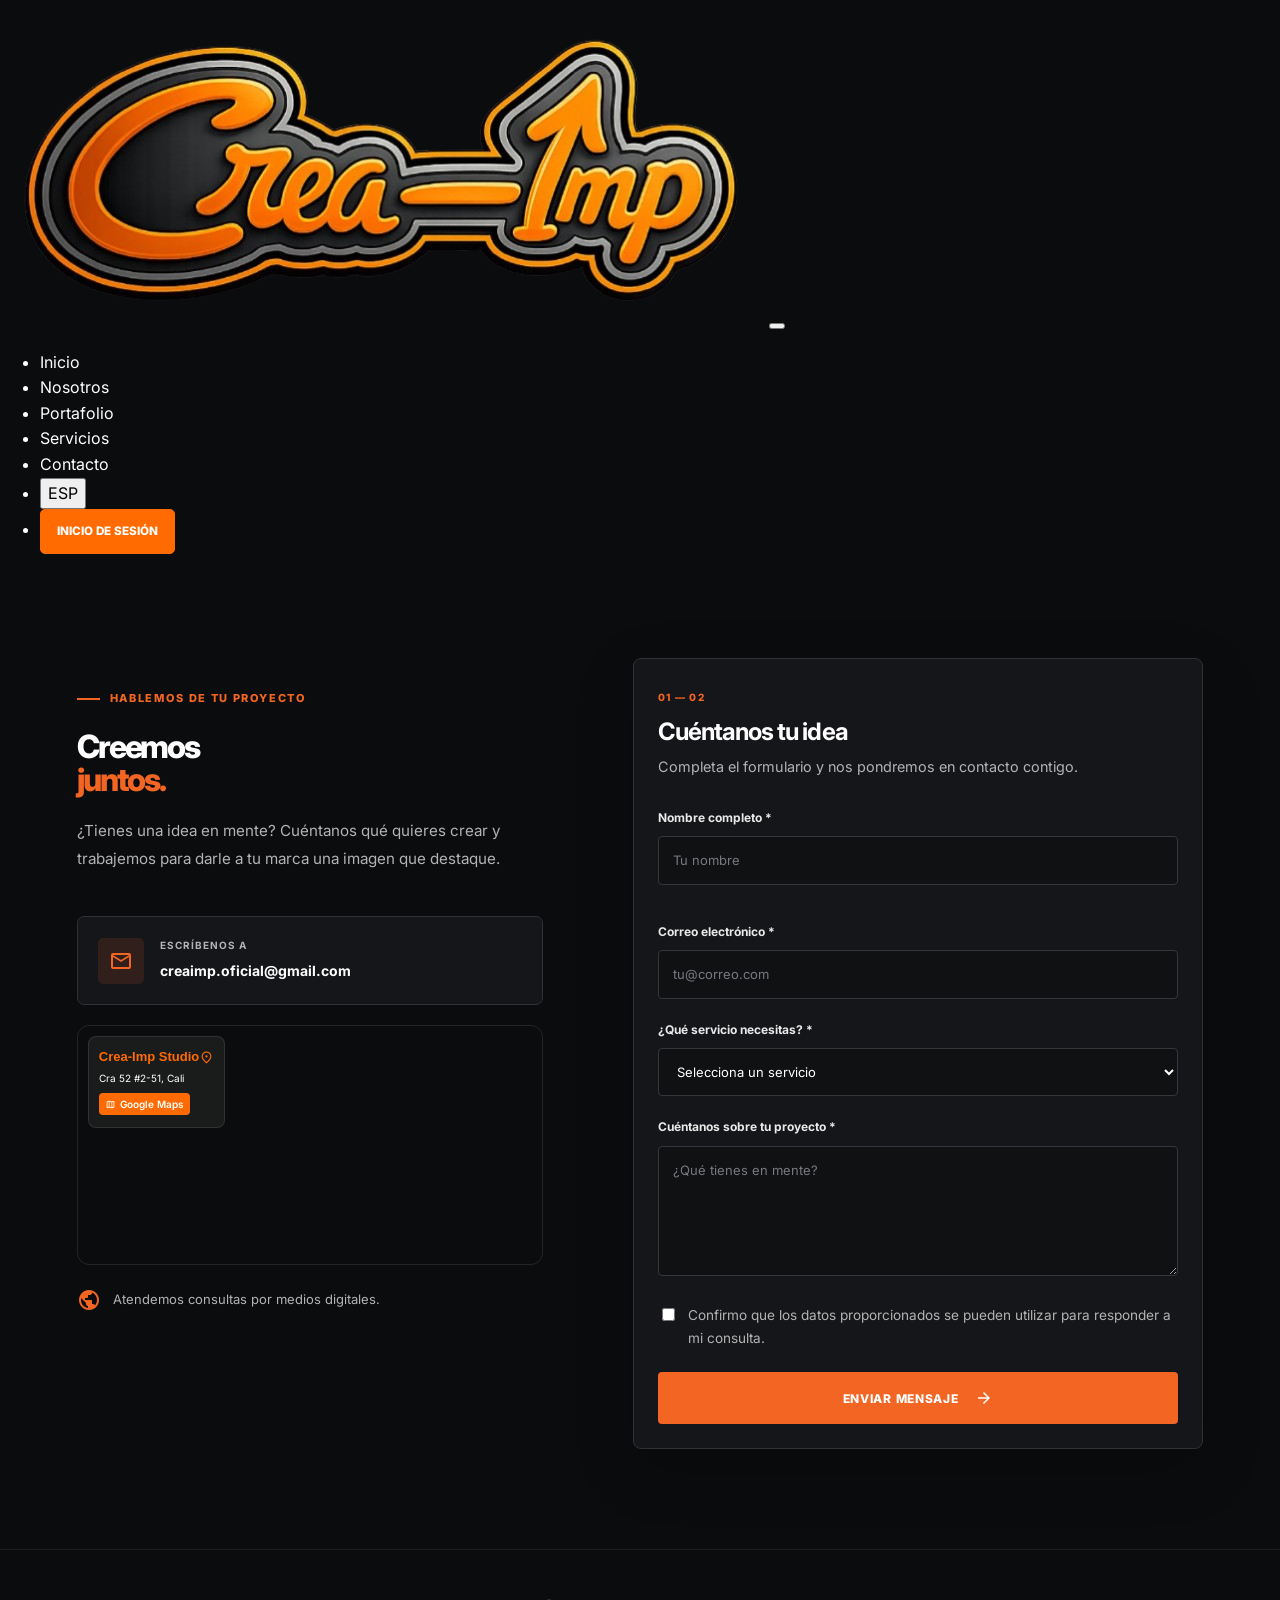
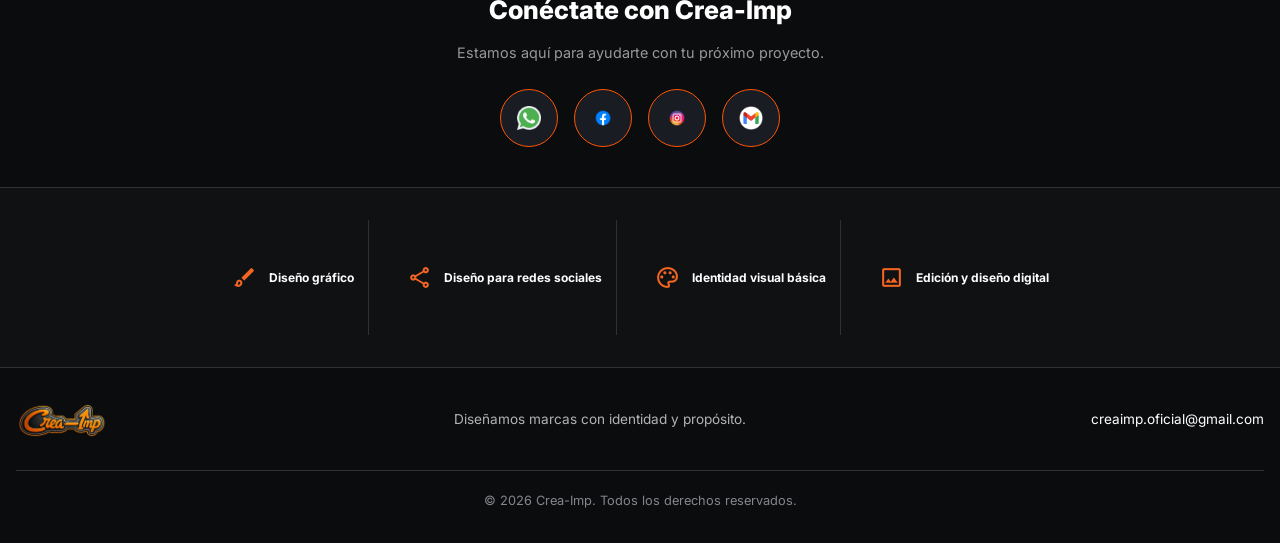
==== commit 59458344: "actualizacion c-i" ====
--- a/Contacto.html
+++ b/Contacto.html
@@ -70,34 +70,36 @@
 </head>
 
 <body>
-  <header class="site-header">
-    <a class="brand" href="index.html" aria-label="Crea-Imp, inicio">
-      <img src="IMG/logo.png" alt="Logo Crea-Imp" style="max-width: 120px;">
-    </a>
-
-    <button class="mobile-menu-btn" id="mobile-menu-btn" type="button" aria-label="Abrir menú" aria-expanded="false" aria-controls="mobile-menu">
-      <span class="material-symbols-outlined">menu</span>
-    </button>
-
-    <nav class="desktop-nav" aria-label="Navegación principal">
-      <a href="index.html">Inicio</a>
-      <a href="Nosotros.html">Nosotros</a>
-      <a href="Portafolio.html">Portafolio</a>
-      <a href="Servicios.html">Servicios</a>
-      <a href="Contacto.html" class="active">Contacto</a>
-      <button class="language-btn" id="language-toggle" type="button">ESP</button>
-      <a class="login-btn" href="ingreso.html">Inicio de sesión <span>↗</span></a>
-    </nav>
-
-    <nav class="mobile-menu hidden" id="mobile-menu" aria-label="Navegación móvil">
-      <a href="index.html">Inicio</a>
-      <a href="Nosotros.html">Nosotros</a>
-      <a href="Portafolio.html">Portafolio</a>
-      <a href="Servicios.html">Servicios</a>
-      <a href="Contacto.html" class="active">Contacto</a>
-      <button class="language-btn" id="mobile-language-toggle" type="button">ESP</button>
-      <a class="login-btn" href="ingreso.html">Inicio de sesión <span>↗</span></a>
-    </nav>
+  <header class="main-header">
+    <div class="header-container">
+      <a href="index.html" class="logo-link">
+        <img src="IMG/logo.png" alt="Crea-Imp Logo" class="logo-img">
+      </a>
+
+      <!-- Botón de hamburguesa unificado con el mismo ID que inicio -->
+      <button class="hamburger" id="hamburger-btn" type="button" aria-label="Open menu" aria-controls="nav-menu" aria-expanded="false">
+        <span></span>
+        <span></span>
+        <span></span>
+      </button>
+
+      <!-- Navegación unificada con el id="nav-menu" -->
+      <nav aria-label="Main navigation">
+        <ul class="nav-menu" id="nav-menu">
+          <li><a href="index.html" class="nav-link">Inicio</a></li>
+          <li><a href="Nosotros.html" class="nav-link">Nosotros</a></li>
+          <li><a href="Portafolio.html" class="nav-link">Portafolio</a></li>
+          <li><a href="Servicios.html" class="nav-link">Servicios</a></li>
+          <li><a href="Contacto.html" class="nav-link">Contacto</a></li>
+          <li>
+            <button type="button" id="language-toggle" class="btn-language">ESP</button>
+          </li>
+          <li>
+            <a href="ingreso.html" class="btn-login-nav">INICIO DE SESIÓN</a>
+          </li>
+        </ul>
+      </nav>
+    </div>
   </header>
 
   <main>
@@ -250,5 +252,20 @@
       });
     }
   </script>
+
+<script>
+  const hamburgerBtn = document.getElementById('hamburger-btn');
+  const navMenu = document.getElementById('nav-menu');
+
+  if (hamburgerBtn && navMenu) {
+    hamburgerBtn.addEventListener('click', () => {
+      navMenu.classList.toggle('is-active'); // O .active según el CSS global de tu menú
+      const expanded = hamburgerBtn.getAttribute('aria-expanded') === 'true';
+      hamburgerBtn.setAttribute('aria-expanded', !expanded);
+      hamburgerBtn.classList.toggle('is-active');
+    });
+  }
+</script>
+
 </body>
 </html>
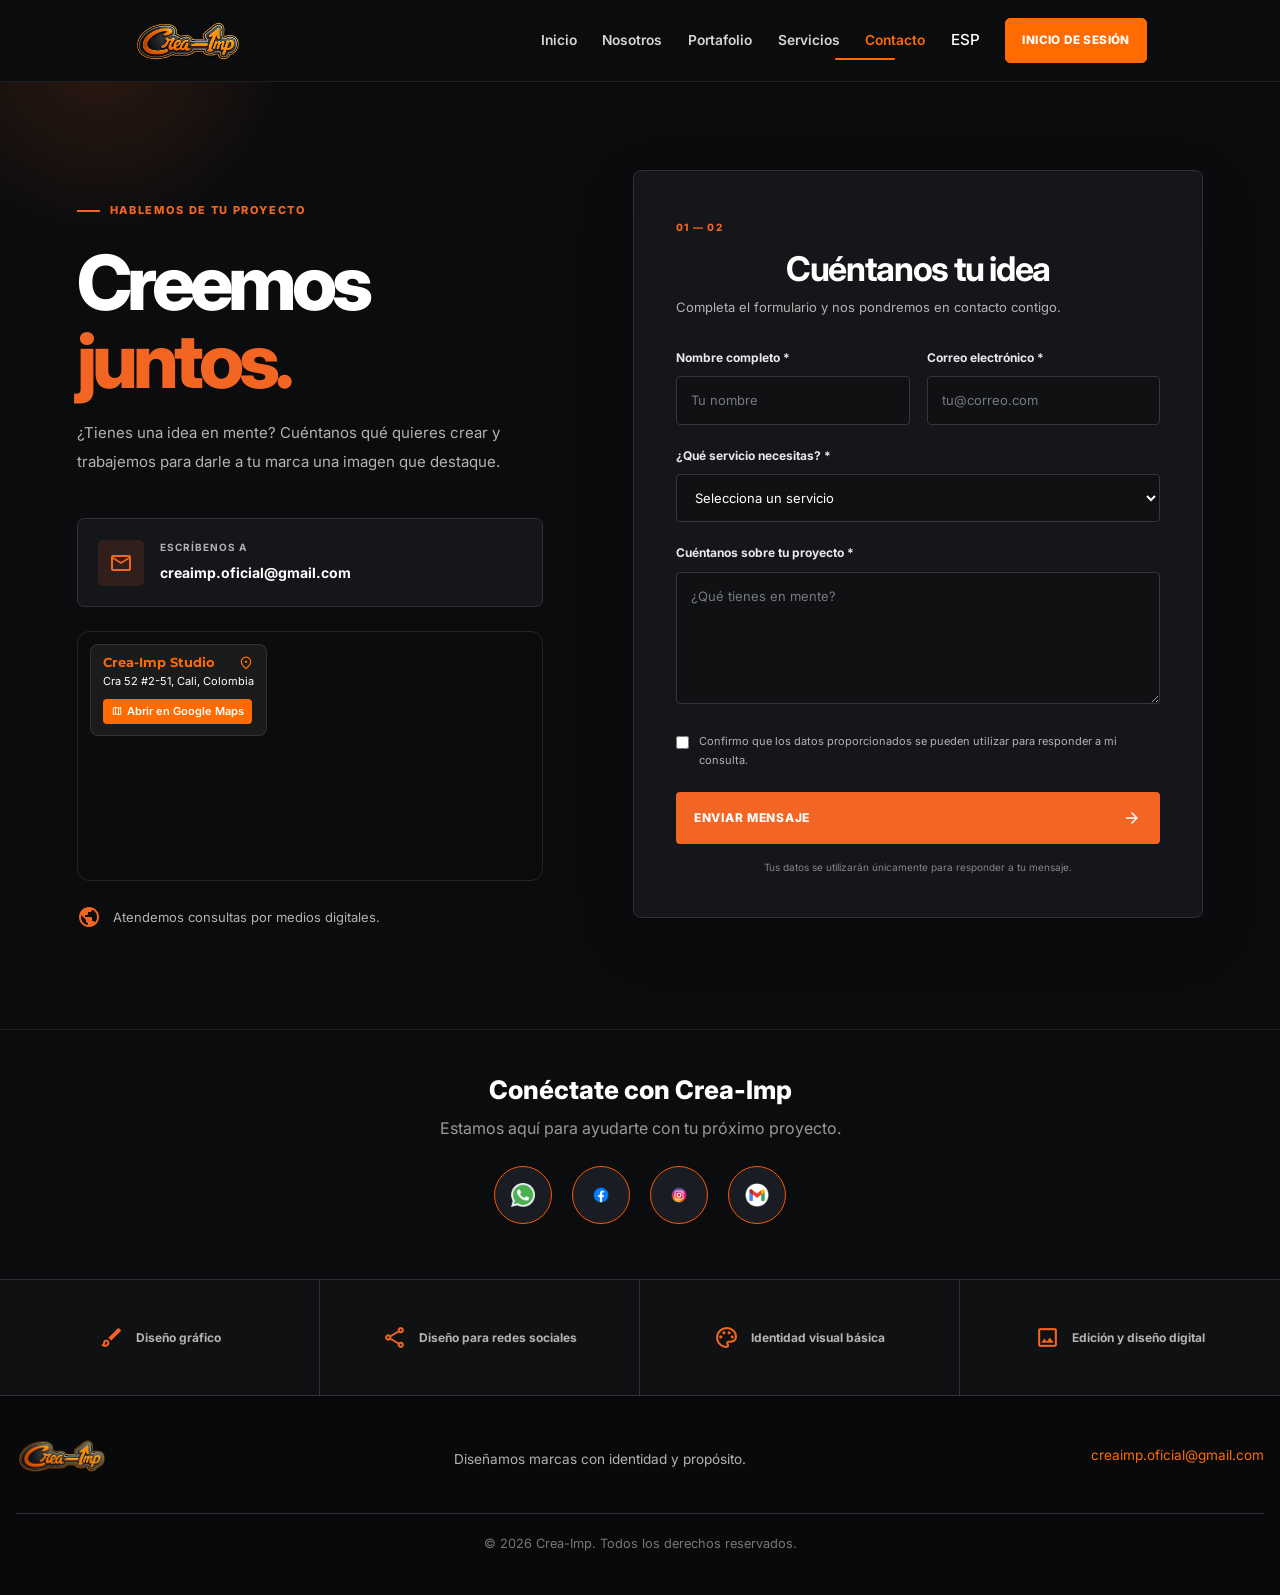
==== commit 5cb86f8d: "actualizacion crea-imp" ====
--- a/Contacto.html
+++ b/Contacto.html
@@ -1,38 +1,101 @@
-<!DOCTYPE html>
+﻿<!DOCTYPE html>
 <html lang="es">
 <head>
   <meta charset="UTF-8">
   <meta name="viewport" content="width=device-width, initial-scale=1.0">
-  <meta name="theme-color" content="#111111">
+  <meta name="theme-color" content="#0b0c0e">
   <meta name="description" content="Contacta con Crea-Imp para impulsar tu marca con diseño gráfico e identidad visual.">
   <title>Contacto | Crea-Imp</title>
 
+  <!-- Fuentes e Iconos -->
   <link rel="preconnect" href="https://fonts.googleapis.com">
   <link rel="preconnect" href="https://fonts.gstatic.com" crossorigin>
-  <link href="https://fonts.googleapis.com/css2?family=Inter:wght@400;500;600;700;800&display=swap" rel="stylesheet">
+  <link href="https://fonts.googleapis.com/css2?family=Inter:wght@400;500;600;700;800&family=Montserrat:wght@500;600;700;800&display=swap" rel="stylesheet">
   <link href="https://fonts.googleapis.com/css2?family=Material+Symbols+Outlined" rel="stylesheet">
-
+  <link rel="stylesheet" href="https://cdnjs.cloudflare.com/ajax/libs/font-awesome/6.4.0/css/all.min.css">
+
+  <!-- Estilos globales y específicos -->
+  <link rel="stylesheet" href="css/styles.css">
   <link rel="stylesheet" href="css/contacto.css">
-  <script src="js/contacto.js" defer></script>
 
   <style>
-    /* REGLAS RESPONSIVE MÓVIL PARA CONTACTO */
+    /* Estilos unificados para asegurar el menú de hamburguesa en móvil */
+    .main-header {
+      background-color: #0b0c0e;
+      position: sticky;
+      top: 0;
+      z-index: 1000;
+      border-bottom: 1px solid rgba(255, 255, 255, 0.08);
+      backdrop-filter: blur(14px);
+    }
+    .header-container {
+      max-width: 1280px;
+      margin: 0 auto;
+      padding: 1rem 5%;
+      display: flex;
+      justify-content: space-between;
+      align-items: center;
+    }
+    .logo-img {
+      max-width: 120px;
+      height: auto;
+      display: block;
+    }
+    .hamburger {
+      display: none;
+      flex-direction: column;
+      justify-content: space-between;
+      width: 28px;
+      height: 20px;
+      background: transparent;
+      border: none;
+      cursor: pointer;
+      z-index: 1001;
+    }
+    .hamburger span {
+      display: block;
+      width: 100%;
+      height: 3px;
+      background-color: #fff;
+      border-radius: 2px;
+      transition: all 0.3s ease;
+    }
+    .nav-menu {
+      display: flex;
+      list-style: none;
+      gap: 1.5rem;
+      align-items: center;
+      margin: 0;
+      padding: 0;
+    }
+    .nav-menu a, .nav-menu button {
+      color: #fff;
+      text-decoration: none;
+      font-family: 'Inter', sans-serif;
+      font-weight: 500;
+      font-size: 0.95rem;
+      background: transparent;
+      border: none;
+      cursor: pointer;
+      transition: color 0.3s ease;
+    }
+    .nav-menu a:hover, .nav-menu a.active, .nav-menu button:hover {
+      color: #ff6b00;
+    }
+    .btn-login-nav {
+      background-color: #ff6b00;
+      padding: 0.5rem 1rem;
+      border-radius: 6px;
+      color: #fff !important;
+      font-weight: 600;
+      text-decoration: none;
+    }
+
     @media (max-width: 768px) {
-      .site-header {
-        display: flex;
-        justify-content: space-between;
-        align-items: center;
-        padding: 1rem;
-      }
-      .mobile-menu-btn {
+      .hamburger {
         display: flex !important;
-        background: transparent;
-        border: none;
-        color: #fff;
-        cursor: pointer;
-        z-index: 1001;
-      }
-      .mobile-menu {
+      }
+      .nav-menu {
         position: fixed;
         top: 0;
         right: -100%;
@@ -48,55 +111,51 @@
         z-index: 1000;
         box-shadow: -5px 0 25px rgba(0,0,0,0.5);
         padding: 2rem;
-        display: flex !important;
-      }
-      .mobile-menu:not(.hidden) {
+      }
+      .nav-menu.active {
         right: 0;
-      }
-      .desktop-nav {
-        display: none !important;
       }
       .contact-hero {
         grid-template-columns: 1fr !important;
         padding: 2rem 1rem !important;
         gap: 2rem;
       }
+      .form-row {
+        grid-template-columns: 1fr !important;
+        gap: 0;
+      }
       .services-strip {
-        flex-direction: column !important;
-        gap: 1rem;
+        grid-template-columns: 1fr 1fr !important;
       }
     }
   </style>
 </head>
 
 <body>
+
+  <!-- ENCABEZADO UNIFICADO -->
   <header class="main-header">
     <div class="header-container">
-      <a href="index.html" class="logo-link">
-        <img src="IMG/logo.png" alt="Crea-Imp Logo" class="logo-img">
+      <a href="index.html" class="logo-link" aria-label="Crea-Imp, inicio">
+        <img src="IMG/logo.png" alt="Logo Crea-Imp" class="logo-img">
       </a>
 
-      <!-- Botón de hamburguesa unificado con el mismo ID que inicio -->
-      <button class="hamburger" id="hamburger-btn" type="button" aria-label="Open menu" aria-controls="nav-menu" aria-expanded="false">
+      <!-- Botón de tres líneas (Hamburguesa) igual al de Inicio -->
+      <button class="hamburger" id="hamburger-btn" type="button" aria-label="Abrir menú" aria-controls="nav-menu" aria-expanded="false">
         <span></span>
         <span></span>
         <span></span>
       </button>
 
-      <!-- Navegación unificada con el id="nav-menu" -->
-      <nav aria-label="Main navigation">
+      <nav aria-label="Navegación principal">
         <ul class="nav-menu" id="nav-menu">
           <li><a href="index.html" class="nav-link">Inicio</a></li>
           <li><a href="Nosotros.html" class="nav-link">Nosotros</a></li>
           <li><a href="Portafolio.html" class="nav-link">Portafolio</a></li>
           <li><a href="Servicios.html" class="nav-link">Servicios</a></li>
-          <li><a href="Contacto.html" class="nav-link">Contacto</a></li>
-          <li>
-            <button type="button" id="language-toggle" class="btn-language">ESP</button>
-          </li>
-          <li>
-            <a href="ingreso.html" class="btn-login-nav">INICIO DE SESIÓN</a>
-          </li>
+          <li><a href="Contacto.html" class="nav-link active">Contacto</a></li>
+          <li><button id="language-toggle" type="button" aria-label="Cambiar idioma">ESP</button></li>
+          <li><a href="ingreso.html" class="btn-login-nav">INICIO DE SESIÓN</a></li>
         </ul>
       </nav>
     </div>
@@ -104,10 +163,12 @@
 
   <main>
     <section class="contact-hero">
+      
+      <!-- Información de Contacto y Ubicación -->
       <div class="hero-copy">
         <span class="eyebrow"><span></span> HABLEMOS DE TU PROYECTO</span>
-        <h1 id="hero-title" style="font-size: 2rem;">Creemos <span>juntos.</span></h1>
-        <p id="hero-description" style="font-size: 0.95rem;">
+        <h1 id="hero-title">Creemos <span>juntos.</span></h1>
+        <p id="hero-description">
           ¿Tienes una idea en mente? Cuéntanos qué quieres crear y trabajemos para darle a tu marca una imagen que destaque.
         </p>
 
@@ -119,15 +180,16 @@
           </div>
         </div>
 
-        <div style="width: 100%; height: 240px; border-radius: 12px; overflow: hidden; position: relative; border: 1px solid rgba(255,255,255,0.1); margin: 20px 0;">
-          <div style="position: absolute; top: 10px; left: 10px; z-index: 20; background-color: #1a1c1c; padding: 10px; border-radius: 8px; border: 1px solid rgba(255,255,255,0.1); max-width: 220px;">
+        <!-- Mapa interactivo de ubicación -->
+        <div style="width: 100%; height: 250px; border-radius: 12px; overflow: hidden; position: relative; border: 1px solid rgba(255,255,255,0.1); margin: 24px 0;">
+          <div style="position: absolute; top: 12px; left: 12px; z-index: 20; background-color: #1a1c1c; padding: 10px 12px; border-radius: 8px; border: 1px solid rgba(255,255,255,0.1); max-width: 230px;">
             <div style="display: flex; align-items: center; justify-content: space-between; margin-bottom: 2px;">
               <h3 style="font-family: 'Montserrat', sans-serif; color: #ff6b00; font-weight: 700; font-size: 13px; margin: 0;">Crea-Imp Studio</h3>
-              <span class="material-symbols-outlined" style="color: #ff6b00; font-size: 15px;">location_on</span>
+              <span class="material-symbols-outlined" style="color: #ff6b00; font-size: 16px;">location_on</span>
             </div>
-            <p style="font-family: 'Inter', sans-serif; color: #ffffff; font-size: 10px; margin: 0 0 6px 0;">Cra 52 #2-51, Cali</p>
-            <a href="https://www.google.com/maps/search/?api=1&query=Carrera+52+%23+2-51,+Cali,+Colombia" target="_blank" rel="noopener noreferrer" style="display: inline-flex; align-items: center; gap: 4px; font-size: 10px; color: #ffffff; background-color: #ff6b00; padding: 3px 6px; border-radius: 4px; font-weight: 600; text-decoration: none;">
-              <span class="material-symbols-outlined" style="font-size: 11px;">map</span> Google Maps
+            <p style="font-family: 'Inter', sans-serif; color: #ffffff; font-size: 11px; margin: 0 0 8px 0;">Cra 52 #2-51, Cali, Colombia</p>
+            <a href="https://www.google.com/maps/search/?api=1&query=Carrera+52+%23+2-51,+Cali,+Colombia" target="_blank" rel="noopener noreferrer" style="display: inline-flex; align-items: center; gap: 4px; font-size: 11px; color: #ffffff; background-color: #ff6b00; padding: 4px 8px; border-radius: 4px; font-weight: 600; text-decoration: none;">
+              <span class="material-symbols-outlined" style="font-size: 12px;">map</span> Abrir en Google Maps
             </a>
           </div>
           <iframe title="Ubicación Crea-Imp" style="width: 100%; height: 100%; filter: grayscale(100%) contrast(125%) brightness(75%); border: 0;" src="https://www.google.com/maps/embed?pb=!1m18!1m12!1m3!1d3982.72382903822!2d-76.5542866!3d3.4173873!2m3!1f0!2f0!3f0!3m2!1i1024!2i768!4f13.1!3m3!1m2!1s0x8e30a6a24aa729a1%3A0x2ff25bc7ee077d85!2sCra.%2052%20%232-51%2C%20Cali%2C%20Valle%20del%20Cauca!5e0!3m2!1ses!2sco!4v1700000000000!5m2!1ses!2sco" allowfullscreen="" loading="lazy"></iframe>
@@ -139,32 +201,39 @@
         </div>
       </div>
 
-      <div class="form-card" id="formulario" style="padding: 1.5rem;">
+      <!-- Formulario de Contacto Funcional -->
+      <div class="form-card" id="formulario">
         <div class="form-heading">
           <span class="form-step">01 — 02</span>
-          <h2 id="form-title" style="font-size: 1.5rem;">Cuéntanos tu idea</h2>
-          <p id="form-description" style="font-size: 0.9rem;">Completa el formulario y nos pondremos en contacto contigo.</p>
+          <h2 id="form-title">Cuéntanos tu idea</h2>
+          <p id="form-description">Completa el formulario y nos pondremos en contacto contigo.</p>
         </div>
 
+        <!-- Acción vinculada directamente a tu correo usando FormSubmit -->
         <form id="contactForm" action="https://formsubmit.co/creaimp.oficial@gmail.com" method="POST">
-          <input type="hidden" name="_subject" value="Nuevo mensaje desde la web de Crea-Imp">
+          
+          <!-- Asunto del correo -->
+          <input type="hidden" name="_subject" value="¡Nuevo mensaje de contacto desde Crea-Imp Web!">
+          <!-- Formato estructurado del correo -->
           <input type="hidden" name="_template" value="table">
-
-          <div class="form-row" style="display: flex; flex-direction: column; gap: 1rem;">
+          <!-- Desactiva la prueba de captcha inicial -->
+          <input type="hidden" name="_captcha" value="false">
+
+          <div class="form-row">
             <div class="field">
               <label for="name" id="name-label">Nombre completo *</label>
-              <input class="form-input-focus" id="name" name="name" type="text" placeholder="Tu nombre" autocomplete="name" required>
+              <input class="form-input-focus" id="name" name="Nombre del Cliente" type="text" placeholder="Tu nombre" autocomplete="name" required>
             </div>
 
             <div class="field">
               <label for="email" id="form-email-label">Correo electrónico *</label>
-              <input class="form-input-focus" id="email" name="email" type="email" placeholder="tu@correo.com" autocomplete="email" required>
+              <input class="form-input-focus" id="email" name="Correo electrónico" type="email" placeholder="tu@correo.com" autocomplete="email" required>
             </div>
           </div>
 
           <div class="field">
             <label for="service" id="service-label">¿Qué servicio necesitas? *</label>
-            <select class="form-input-focus" id="service" name="service" required>
+            <select class="form-input-focus" id="service" name="Servicio Solicitado" required>
               <option value="" id="service-placeholder">Selecciona un servicio</option>
               <option value="Diseño gráfico">Diseño gráfico</option>
               <option value="Diseño para redes sociales">Diseño para redes sociales</option>
@@ -176,43 +245,52 @@
 
           <div class="field">
             <label for="message" id="message-label">Cuéntanos sobre tu proyecto *</label>
-            <textarea class="form-input-focus" id="message" name="message" rows="4" placeholder="¿Qué tienes en mente?" required></textarea>
+            <textarea class="form-input-focus" id="message" name="Mensaje" rows="5" placeholder="¿Qué tienes en mente?" required></textarea>
           </div>
 
           <label class="privacy-check">
-            <input type="checkbox" id="privacy" name="privacy_acknowledged" value="Sí" required>
-            <span id="privacy-text" style="font-size: 0.85rem;">Confirmo que los datos proporcionados se pueden utilizar para responder a mi consulta.</span>
+            <input type="checkbox" id="privacy" name="Politica de Privacidad" value="Aceptada" required>
+            <span id="privacy-text">Confirmo que los datos proporcionados se pueden utilizar para responder a mi consulta.</span>
           </label>
 
-          <button class="submit-btn" id="submitBtn" type="submit" style="width: 100%; justify-content: center; margin-top: 1rem;">
+          <button class="submit-btn" id="submitBtn" type="submit">
             <span id="submit-label">Enviar mensaje</span>
             <span class="material-symbols-outlined">arrow_forward</span>
           </button>
+
+          <p class="form-disclaimer" id="form-disclaimer">
+            Tus datos se utilizarán únicamente para responder a tu mensaje.
+          </p>
         </form>
       </div>
     </section>
 
-    <section class="social-contact" style="padding: 2.5rem 1rem; text-align: center;">
+    <!-- Redes Sociales Directas -->
+    <section class="social-contact">
       <h2>Conéctate con Crea-Imp</h2>
-      <p style="font-size: 0.9rem;">Estamos aquí para ayudarte con tu próximo proyecto.</p>
-
-      <div class="social-buttons" style="display: flex; justify-content: center; gap: 1rem; margin-top: 1rem;">
-        <a href="https://wa.me/573011760733" class="social-btn whatsapp" target="_blank" rel="noopener noreferrer" aria-label="WhatsApp">
-          <img src="IMG/whatsapp.png" alt="WhatsApp" style="width: 24px; height: 24px;">
+      <p>Estamos aquí para ayudarte con tu próximo proyecto.</p>
+
+      <div class="social-buttons">
+        <a href="https://wa.me/573011760733" class="social-btn whatsapp" target="_blank" rel="noopener noreferrer" aria-label="WhatsApp" title="WhatsApp">
+          <img src="IMG/whatsapp.png" alt="WhatsApp" style="width: 24px; height: 24px; object-fit: contain;">
         </a>
-        <a href="https://www.facebook.com/profile.php?id=61595700351242" class="social-btn facebook" target="_blank" rel="noopener noreferrer" aria-label="Facebook">
-          <img src="IMG/facebook.png" alt="Facebook" style="width: 24px; height: 24px;">
+
+        <a href="https://www.facebook.com/profile.php?id=61595700351242" class="social-btn facebook" target="_blank" rel="noopener noreferrer" aria-label="Facebook" title="Facebook">
+          <img src="IMG/facebook.png" alt="Facebook" style="width: 24px; height: 24px; object-fit: contain;">
         </a>
-        <a href="https://www.instagram.com/crea-imp_oficial/" class="social-btn instagram" target="_blank" rel="noopener noreferrer" aria-label="Instagram">
-          <img src="IMG/instagram.png" alt="Instagram" style="width: 24px; height: 24px;">
+
+        <a href="https://www.instagram.com/crea-imp_oficial/" class="social-btn instagram" target="_blank" rel="noopener noreferrer" aria-label="Instagram" title="Instagram">
+          <img src="IMG/instagram.png" alt="Instagram" style="width: 24px; height: 24px; object-fit: contain;">
         </a>
-        <a href="mailto:creaimp.oficial@gmail.com" class="social-btn email" aria-label="Correo electrónico">
-          <img src="IMG/correo.png" alt="Correo electrónico" style="width: 24px; height: 24px;">
+
+        <a href="mailto:creaimp.oficial@gmail.com" class="social-btn email" aria-label="Correo electrónico" title="Correo electrónico">
+          <img src="IMG/correo.png" alt="Correo electrónico" style="width: 24px; height: 24px; object-fit: contain;">
         </a>
       </div>
     </section>
 
-    <section class="services-strip" style="display: flex; flex-wrap: wrap; justify-content: center; gap: 1.5rem; padding: 2rem 1rem;">
+    <!-- Franja de Servicios -->
+    <section class="services-strip">
       <div>
         <span class="material-symbols-outlined">brush</span>
         <p id="service-one">Diseño gráfico</p>
@@ -232,40 +310,28 @@
     </section>
   </main>
 
-  <footer class="site-footer" style="padding: 2rem 1rem; text-align: center;">
+  <!-- PIE DE PÁGINA -->
+  <footer class="site-footer" style="padding: 2.5rem 1rem; text-align: center; background-color: #08090a;">
     <a class="footer-brand" href="index.html">
       <img src="IMG/logo.png" alt="Crea-Imp" style="max-width: 120px;">
     </a>
-    <p id="footer-text" style="font-size: 0.85rem;">Diseñamos marcas con identidad y propósito.</p>
-    <a href="mailto:creaimp.oficial@gmail.com" style="font-size: 0.85rem;">creaimp.oficial@gmail.com</a>
-    <small style="font-size: 0.8rem; display: block; margin-top: 0.5rem;">© 2026 Crea-Imp. Todos los derechos reservados.</small>
+    <p id="footer-text" style="color: #b3b3b3; font-size: 0.85rem; margin-top: 0.5rem;">Diseñamos marcas con identidad y propósito.</p>
+    <a href="mailto:creaimp.oficial@gmail.com" style="color: #ff6b00; text-decoration: none; font-size: 0.85rem;">creaimp.oficial@gmail.com</a>
+    <small style="display: block; color: #777; font-size: 0.8rem; margin-top: 1rem;">© 2026 Crea-Imp. Todos los derechos reservados.</small>
   </footer>
 
+  <!-- SCRIPT PARA EL MENÚ DE TRES LÍNEAS -->
   <script>
-    const mobileMenuBtn = document.getElementById('mobile-menu-btn');
-    const mobileMenu = document.getElementById('mobile-menu');
-    if(mobileMenuBtn && mobileMenu) {
-      mobileMenuBtn.addEventListener('click', () => {
-        mobileMenu.classList.toggle('hidden');
-        const expanded = mobileMenuBtn.getAttribute('aria-expanded') === 'true' || false;
-        mobileMenuBtn.setAttribute('aria-expanded', !expanded);
+    const hamburgerBtn = document.getElementById('hamburger-btn');
+    const navMenu = document.getElementById('nav-menu');
+
+    if (hamburgerBtn && navMenu) {
+      hamburgerBtn.addEventListener('click', () => {
+        navMenu.classList.toggle('active');
+        const expanded = hamburgerBtn.getAttribute('aria-expanded') === 'true';
+        hamburgerBtn.setAttribute('aria-expanded', !expanded);
       });
     }
   </script>
-
-<script>
-  const hamburgerBtn = document.getElementById('hamburger-btn');
-  const navMenu = document.getElementById('nav-menu');
-
-  if (hamburgerBtn && navMenu) {
-    hamburgerBtn.addEventListener('click', () => {
-      navMenu.classList.toggle('is-active'); // O .active según el CSS global de tu menú
-      const expanded = hamburgerBtn.getAttribute('aria-expanded') === 'true';
-      hamburgerBtn.setAttribute('aria-expanded', !expanded);
-      hamburgerBtn.classList.toggle('is-active');
-    });
-  }
-</script>
-
 </body>
 </html>
--- a/css/styles.css
+++ b/css/styles.css
@@ -0,0 +1,669 @@
+/* ==========================================
+   RESET & VARIABLES GLOBALES
+   ========================================== */
+:root {
+  /* Colors */
+  --bg-dark-primary: #0b0c0e;
+  --bg-dark-secondary: #14161a;
+  --bg-card: #1a1c23;
+  --color-orange: #f26522;
+  --color-orange-hover: #d95316;
+  --color-orange-dark: #8c3203;
+  --color-text-white: #ffffff;
+  --color-text-muted: #b3b3b3;
+  --color-border: rgba(255, 255, 255, 0.85);
+
+  /* Typography */
+  --font-family: 'Archivo Black', -apple-system, BlinkMacSystemFont, "Segoe UI", Roboto, sans-serif;
+  
+  /* Layout & Spacing */
+  --container-max-width: 1200px;
+  --header-height: 80px;
+  --border-radius-card: 22px;
+  --border-radius-btn: 30px;
+
+  /* Transitions */
+  --transition-fast: 0.25s ease;
+  --transition-smooth: 0.4s cubic-bezier(0.16, 1, 0.3, 1);
+}
+
+*, *::before, *::after {
+  box-sizing: border-box;
+  margin: 0;
+  padding: 0;
+}
+
+html {
+  scroll-behavior: smooth;
+  font-size: 16px;
+}
+
+body {
+  font-family: var(--font-family);
+  background-color: var(--bg-dark-primary);
+  color: var(--color-text-white);
+  line-height: 1.6;
+  overflow-x: hidden;
+  min-height: 100vh;
+  display: flex;
+  flex-direction: column;
+}
+
+/* Background Diagonal Shapes / Decorative accents */
+body::before {
+  content: '';
+  position: fixed;
+  top: -150px;
+  left: -100px;
+  width: 400px;
+  height: 400px;
+  background: radial-gradient(circle, rgba(242,101,34,0.15) 0%, rgba(0,0,0,0) 70%);
+  pointer-events: none;
+  z-index: 0;
+}
+
+/* ==========================================
+   TYPOGRAPHY
+   ========================================== */
+h1, h2, h3, h4 {
+  font-weight: 700;
+  line-height: 1.2;
+}
+
+h1 {
+  font-size: clamp(2rem, 5vw, 3.5rem);
+}
+
+h2 {
+  font-size: clamp(1.8rem, 4vw, 2.5rem);
+  text-align: center;
+  margin-bottom: 0.5rem;
+}
+
+p {
+  color: var(--color-text-muted);
+  font-size: 1rem;
+}
+
+a {
+  text-decoration: none;
+  color: inherit;
+  transition: var(--transition-fast);
+}
+
+ul {
+  list-style: none;
+}
+
+/* ==========================================
+   LAYOUT CONTAINERS
+   ========================================== */
+.container {
+  width: 90%;
+  max-width: var(--container-max-width);
+  margin: 0 auto;
+  padding: 2rem 0;
+  position: relative;
+  z-index: 1;
+}
+
+/* ==========================================
+   HEADER & NAVIGATION
+   ========================================== */
+.main-header {
+  position: sticky;
+  top: 0;
+  width: 100%;
+  height: var(--header-height);
+  background-color: rgba(14, 15, 18, 0.95);
+  backdrop-filter: blur(10px);
+  border-bottom: 2px solid #252830;
+  z-index: 1000;
+  display: flex;
+  align-items: center;
+}
+
+.header-container {
+  display: flex;
+  justify-content: space-between;
+  align-items: center;
+  gap: 24px;
+  width: 90%;
+  max-width: var(--container-max-width);
+  margin: 0 auto;
+  min-width: 0;
+}
+
+.main-header .logo {
+  flex-shrink: 0;
+}
+
+.main-header .nav-menu {
+  display: flex;
+  align-items: center;
+  justify-content: flex-end;
+  gap: clamp(8px, 1.2vw, 18px);
+  flex: 1;
+  min-width: 0;
+}
+
+.main-header .nav-menu .nav-link {
+  flex-shrink: 0;
+  padding: 0.5rem 0.6rem;
+  white-space: nowrap;
+}
+
+/* Logo */
+.logo {
+  font-size: 1.8rem;
+  font-weight: 800;
+  font-style: italic;
+  color: var(--color-orange);
+  text-shadow: 2px 2px 0px #000, -1px -1px 0 #000, 1px -1px 0 #000, -1px 1px 0 #000;
+  display: flex;
+  align-items: center;
+  gap: 0.2rem;
+}
+
+.logo span {
+  color: #ffffff;
+}
+
+/* Nav Menu */
+.nav-menu {
+  display: flex;
+  align-items: center;
+  gap: 1.5rem;
+}
+
+.nav-link {
+  display: flex;
+  align-items: center;
+  gap: 0.5rem;
+  font-size: 0.95rem;
+  font-weight: 500;
+  color: var(--color-text-white);
+  padding: 0.5rem 1rem;
+  border-radius: 8px;
+  position: relative;
+}
+
+
+.main-header .nav-menu .nav-link:not(.btn-login-nav):not(.btn-language) {
+  font-family: "Inter", sans-serif;
+  font-size: 0.86rem;
+  font-weight: 500;
+}
+
+
+
+.nav-link i {
+  color: var(--color-text-muted);
+  font-size: 1.1rem;
+  transition: var(--transition-fast);
+}
+
+.nav-link:hover, 
+.nav-link.active {
+  color: var(--color-text-white);
+}
+
+.nav-link:hover i,
+.nav-link.active i {
+  color: var(--color-orange);
+}
+
+.nav-link.active::after {
+  content: '';
+  position: absolute;
+  bottom: -4px;
+  left: 50%;
+  transform: translateX(-50%);
+  width: 60%;
+  height: 3px;
+  background-color: var(--color-orange);
+  border-radius: 2px;
+}
+
+/* Hamburger Menu Mobile */
+.hamburger {
+  display: none;
+  flex-direction: column;
+  justify-content: space-between;
+  width: 30px;
+  height: 21px;
+  background: transparent;
+  border: none;
+  cursor: pointer;
+  z-index: 1001;
+}
+
+.hamburger span {
+  width: 100%;
+  height: 3px;
+  background-color: var(--color-text-white);
+  border-radius: 2px;
+  transition: var(--transition-fast);
+}
+
+/* ==========================================
+   BUTTONS & UI COMPONENTS
+   ========================================== */
+.btn-primary {
+  display: inline-flex;
+  align-items: center;
+  justify-content: center;
+  gap: 0.75rem;
+  background-color: var(--color-orange);
+  color: var(--color-text-white);
+  font-weight: 700;
+  font-size: 0.9rem;
+  letter-spacing: 1px;
+  text-transform: uppercase;
+  padding: 0.8rem 2rem;
+  border-radius: var(--border-radius-btn);
+  border: none;
+  cursor: pointer;
+  box-shadow: 0 4px 15px rgba(242, 101, 34, 0.4);
+  transition: var(--transition-smooth);
+}
+
+.btn-primary:hover {
+  background-color: var(--color-orange-hover);
+  transform: translateY(-2px);
+  box-shadow: 0 6px 20px rgba(242, 101, 34, 0.6);
+}
+
+/* Custom Card Layout */
+.card-box {
+  background-color: var(--bg-card);
+  border: 2px solid var(--color-border);
+  border-radius: var(--border-radius-card);
+  padding: 2.5rem;
+  box-shadow: 0 10px 30px rgba(0, 0, 0, 0.5);
+  position: relative;
+  overflow: hidden;
+}
+
+/* ==========================================
+   FOOTER GLOBAL
+   ========================================== */
+.main-footer {
+  margin-top: auto;
+  background-color: #08090a;
+  border-top: 1px solid #1f2229;
+  padding: 2rem 0;
+  text-align: center;
+  font-size: 0.85rem;
+  color: var(--color-text-muted);
+}
+
+.footer-content {
+  display: flex;
+  flex-direction: column;
+  align-items: center;
+  gap: 1rem;
+}
+
+.footer-socials {
+  display: flex;
+  gap: 1.2rem;
+}
+
+.footer-socials a {
+  color: var(--color-text-muted);
+  font-size: 1.2rem;
+}
+
+.footer-socials a:hover {
+  color: var(--color-orange);
+}
+
+/* ==========================================
+   RESPONSIVE DESIGN (MOBILE & TABLET)
+   ========================================== */
+/* MENÚ RESPONSIVE PARA MÓVILES */
+@media (max-width: 868px) {
+  .hamburger {
+    display: flex;
+    flex-shrink: 0;
+  }
+
+  .nav-menu {
+    position: absolute;
+    top: var(--header-height);
+    right: -100%;
+    width: 100%;
+    max-width: 100vw;
+    height: calc(100vh - var(--header-height));
+    height: calc(100dvh - var(--header-height));
+    overflow-y: auto;
+    overflow-x: hidden;
+    background-color: var(--bg-dark-primary);
+    flex-direction: column;
+    justify-content: center;
+    align-items: center;
+    gap: 2rem;
+    transition: var(--transition-smooth);
+    z-index: 1000;
+    text-align: center;
+  }
+
+  .nav-menu.is-active {
+    right: 0;
+  }
+
+  .nav-link {
+    font-size: 1.2rem;
+  }
+}
+
+
+
+
+
+/* Ajustes generales para diferentes dispositivos */
+
+*,
+*::before,
+*::after {
+  box-sizing: border-box;
+}
+
+html {
+  width: 100%;
+  max-width: 100%;
+  overflow-x: clip;
+}
+
+body {
+  width: 100%;
+  max-width: 100%;
+  overflow-x: clip;
+}
+
+img,
+video,
+iframe {
+  max-width: 100%;
+}
+
+img {
+  height: auto;
+}
+
+
+
+/* Botón para cambiar idioma */
+.btn-language {
+  background: transparent;
+  border: 1px solid #f26522;
+  border-radius: 50px;
+  color: #f26522;
+  padding: 10px 16px;
+  font: inherit;
+  font-weight: 600;
+  cursor: pointer;
+  transition: background 0.3s, color 0.3s;
+}
+
+.btn-language:hover {
+  background: #f26522;
+  color: #ffffff;
+}
+
+
+
+/* Subrayado animado del menú de navegación */
+.main-header .nav-menu .nav-link:not(.btn-login-nav):not(.btn-language) {
+    position: relative;
+}
+
+/* Línea inicial: oculta */
+.main-header .nav-menu .nav-link:not(.btn-login-nav):not(.btn-language)::after {
+    content: "";
+    position: absolute;
+    left: 0;
+    bottom: -9px;
+    width: 0;
+    height: 2px;
+    background-color: var(--color-orange, #f26522);
+    transition: width 0.25s ease;
+}
+
+/* La línea crece al pasar el cursor */
+.main-header .nav-menu .nav-link:not(.btn-login-nav):not(.btn-language):hover::after {
+    width: 100%;
+}
+
+/* La línea permanece en la página actual */
+.main-header .nav-menu .nav-link.active:not(.btn-login-nav):not(.btn-language)::after {
+    width: 100%;
+}
+
+
+
+/* ==========================================
+   MENÚ DE INICIO: MISMO ESTILO QUE SERVICIOS
+   ========================================== */
+
+.main-header {
+  position: sticky;
+  top: 0;
+  z-index: 1000;
+  width: 100%;
+  height: 82px;
+  min-height: 82px;
+  padding: 12px 6%;
+  display: flex;
+  align-items: center;
+  background: rgba(8, 8, 8, 0.94);
+  border-bottom: 1px solid rgba(255, 255, 255, 0.1);
+  backdrop-filter: blur(16px);
+}
+
+.main-header .header-container {
+  display: flex;
+  align-items: center;
+  justify-content: space-between;
+  gap: 28px;
+  width: 100%;
+  max-width: none;
+  margin: 0;
+}
+
+.main-header .logo-link {
+  display: flex;
+  align-items: center;
+  flex-shrink: 0;
+}
+
+.main-header .logo-img {
+  display: block;
+  width: 110px;
+  height: 54px;
+  max-width: none;
+  object-fit: contain;
+}
+
+.main-header .header-container > nav {
+  min-width: 0;
+  margin-left: auto;
+}
+
+.main-header .nav-menu {
+  display: flex;
+  align-items: center;
+  justify-content: flex-end;
+  gap: clamp(14px, 2vw, 28px);
+}
+
+.main-header .nav-menu li {
+  display: flex;
+  align-items: center;
+  flex-shrink: 0;
+}
+
+.main-header .nav-menu .nav-link:not(.btn-login-nav):not(.btn-language) {
+  position: relative;
+  display: inline-flex;
+  align-items: center;
+  padding: 0;
+  border-radius: 0;
+  background: transparent;
+  color: #d5d5d5;
+  font-family: "Inter", sans-serif;
+  font-size: 0.86rem;
+  font-weight: 600;
+  white-space: nowrap;
+  transition: color 0.3s ease;
+}
+
+.main-header .nav-menu .nav-link:not(.btn-login-nav):not(.btn-language)::after {
+  content: "";
+  position: absolute;
+  left: 0;
+  bottom: -8px;
+  width: 0;
+  height: 2px;
+  background: #ff6b00;
+  transition: width 0.3s ease;
+}
+
+.main-header .nav-menu .nav-link:not(.btn-login-nav):not(.btn-language):hover,
+.main-header .nav-menu .nav-link.active:not(.btn-login-nav):not(.btn-language) {
+  color: #ff6b00;
+}
+
+.main-header .nav-menu .nav-link:not(.btn-login-nav):not(.btn-language):hover::after,
+.main-header .nav-menu .nav-link.active:not(.btn-login-nav):not(.btn-language)::after {
+  width: 100%;
+}
+
+/* Botón de idioma */
+.main-header .btn-language {
+  display: inline-flex;
+  align-items: center;
+  justify-content: center;
+  padding: 7px 10px;
+  border: 1px solid rgba(255, 255, 255, 0.09);
+  border-radius: 7px;
+  background: transparent;
+  color: #fff;
+  font-family: "Inter", sans-serif;
+  font-size: 0.8rem;
+  font-weight: 700;
+  white-space: nowrap;
+  transition: background 0.3s ease, color 0.3s ease;
+}
+
+.main-header .btn-language:hover {
+  background: #ff6b00;
+  color: #fff;
+}
+
+/* Botón de inicio de sesión */
+.main-header .btn-login-nav {
+  display: inline-flex;
+  align-items: center;
+  justify-content: center;
+  padding: 12px 16px;
+  border: 1px solid #ff6b00;
+  border-radius: 5px !important;
+  background: #ff6b00 !important;
+  color: #fff !important;
+  font-family: "Inter", sans-serif;
+  font-size: 0.73rem;
+  font-weight: 800;
+  letter-spacing: 0.035em;
+  text-align: center;
+  text-decoration: none;
+  white-space: nowrap;
+  box-shadow: none;
+}
+
+.main-header .btn-login-nav:hover {
+  background: #e85f00 !important;
+  border-color: #e85f00;
+  color: #fff !important;
+  transform: translateY(-2px);
+}
+
+/* Tabletas y pantallas medianas */
+@media (max-width: 1050px) and (min-width: 869px) {
+  .main-header {
+    padding-left: 4%;
+    padding-right: 4%;
+  }
+
+  .main-header .header-container {
+    gap: 18px;
+  }
+
+  .main-header .nav-menu {
+    gap: 14px;
+  }
+
+  .main-header .nav-menu .nav-link:not(.btn-login-nav):not(.btn-language) {
+    font-size: 0.78rem;
+  }
+
+  .main-header .btn-login-nav {
+    padding: 10px 11px;
+    font-size: 0.66rem;
+  }
+}
+
+/* Menú móvil */
+@media (max-width: 868px) {
+  .main-header {
+    height: 72px;
+    min-height: 72px;
+    padding: 9px 5%;
+  }
+
+  .main-header .header-container {
+    gap: 16px;
+  }
+
+  .main-header .logo-img {
+    width: 96px;
+    height: 48px;
+  }
+
+  .main-header .header-container > nav {
+    margin-left: 0;
+  }
+
+  .main-header .nav-menu {
+    position: absolute;
+    top: 72px;
+    right: -100%;
+    width: 100%;
+    max-width: 100vw;
+    height: calc(100vh - 72px);
+    height: calc(100dvh - 72px);
+    overflow-y: auto;
+    overflow-x: hidden;
+    flex-direction: column;
+    justify-content: center;
+    align-items: center;
+    gap: 2rem;
+    background: #080808;
+    transition: right 0.3s ease;
+    z-index: 1000;
+  }
+
+  .main-header .nav-menu.is-active {
+    right: 0;
+  }
+
+  .main-header .nav-menu .nav-link:not(.btn-login-nav):not(.btn-language) {
+    font-size: 1.2rem;
+  }
+
+  .main-header .hamburger {
+    display: flex;
+    flex-shrink: 0;
+  }
+}
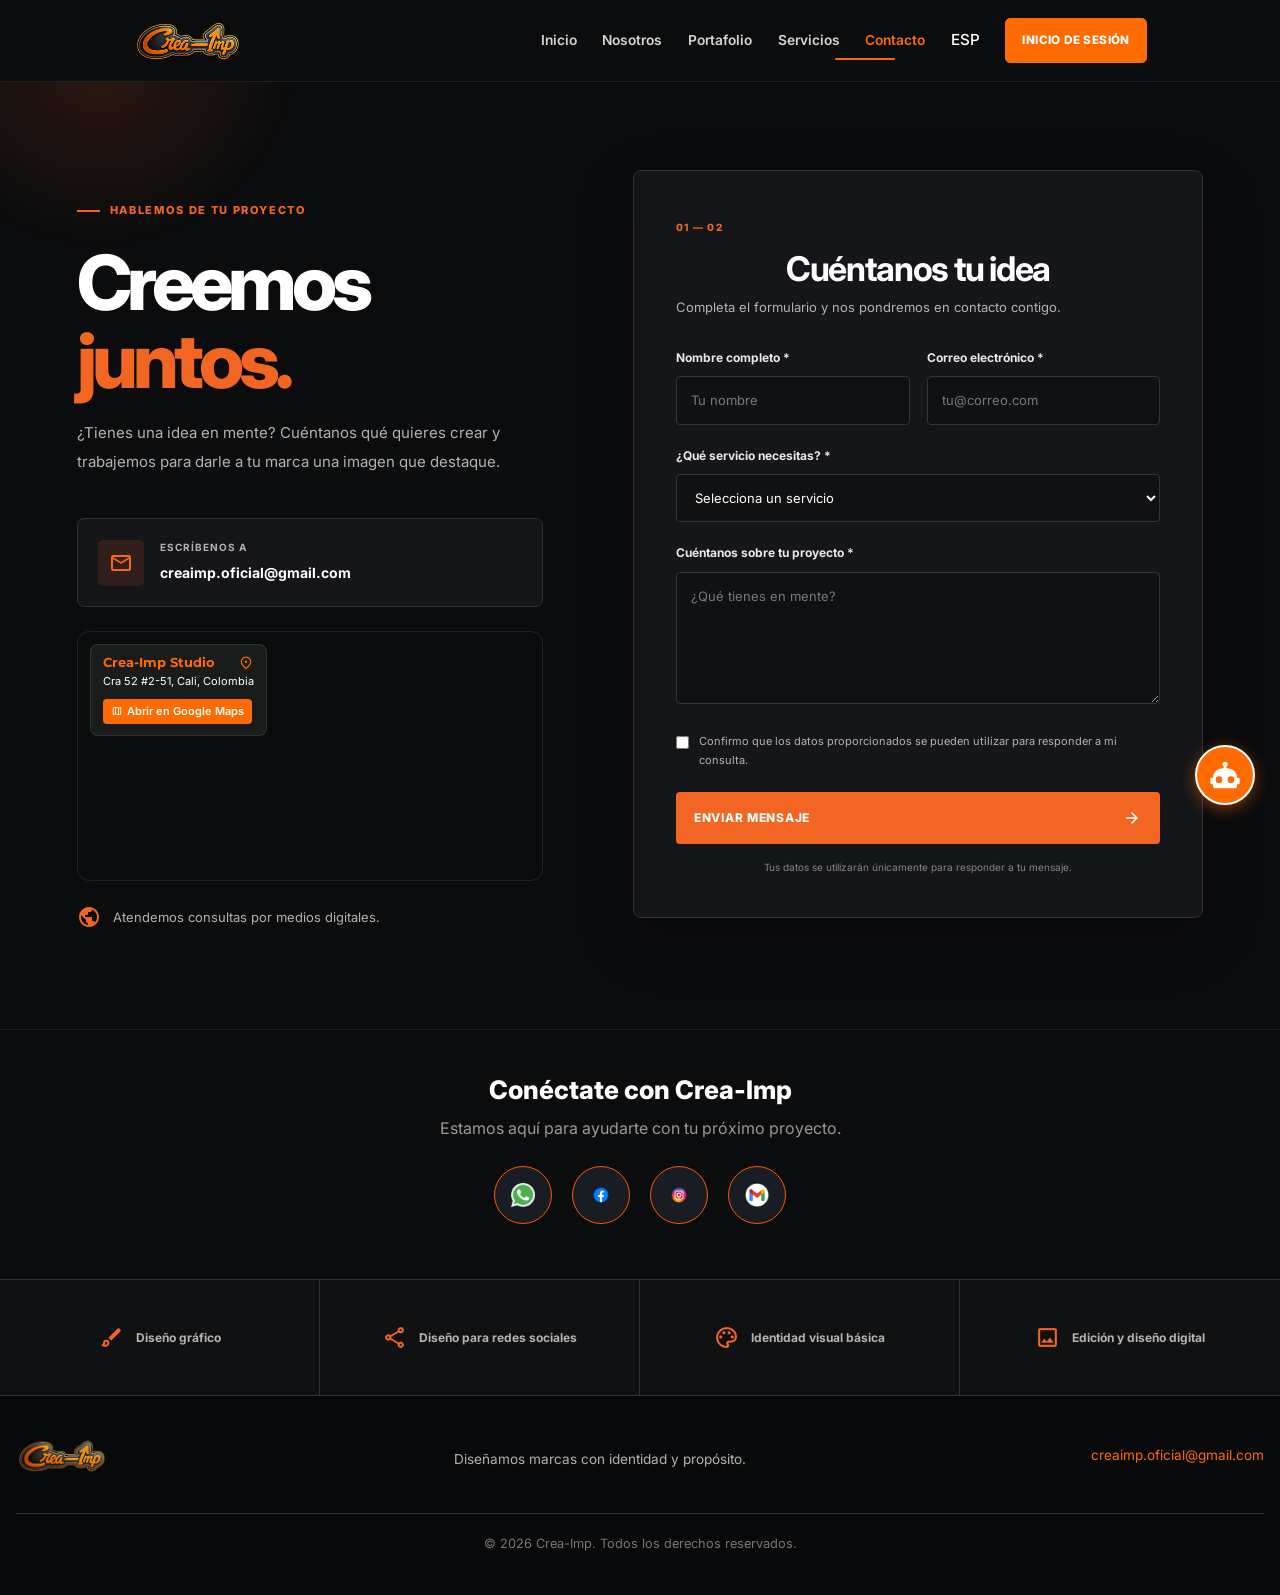
==== commit 488d52df: "Creaimp" ====
--- a/Contacto.html
+++ b/Contacto.html
@@ -333,5 +333,7 @@
       });
     }
   </script>
+
+ <script src="js/chatbot.js"></script>
 </body>
 </html>
